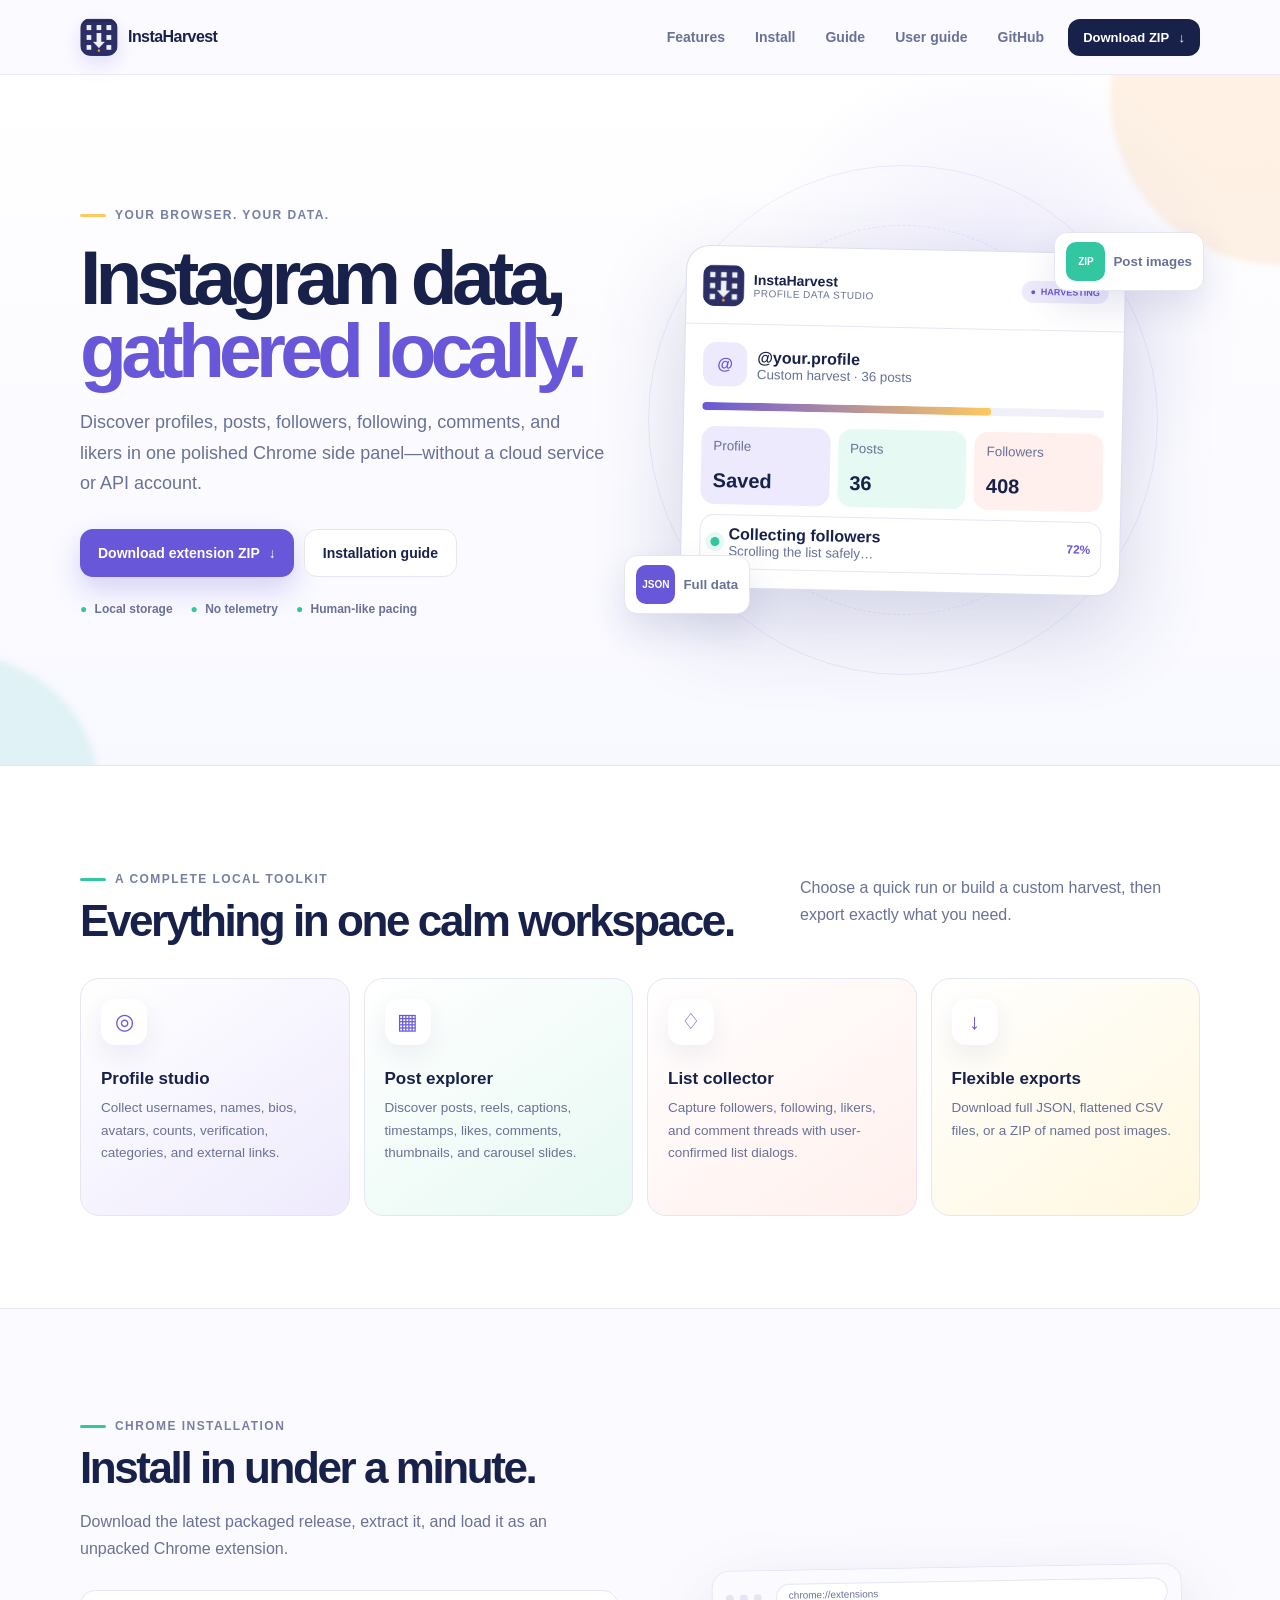
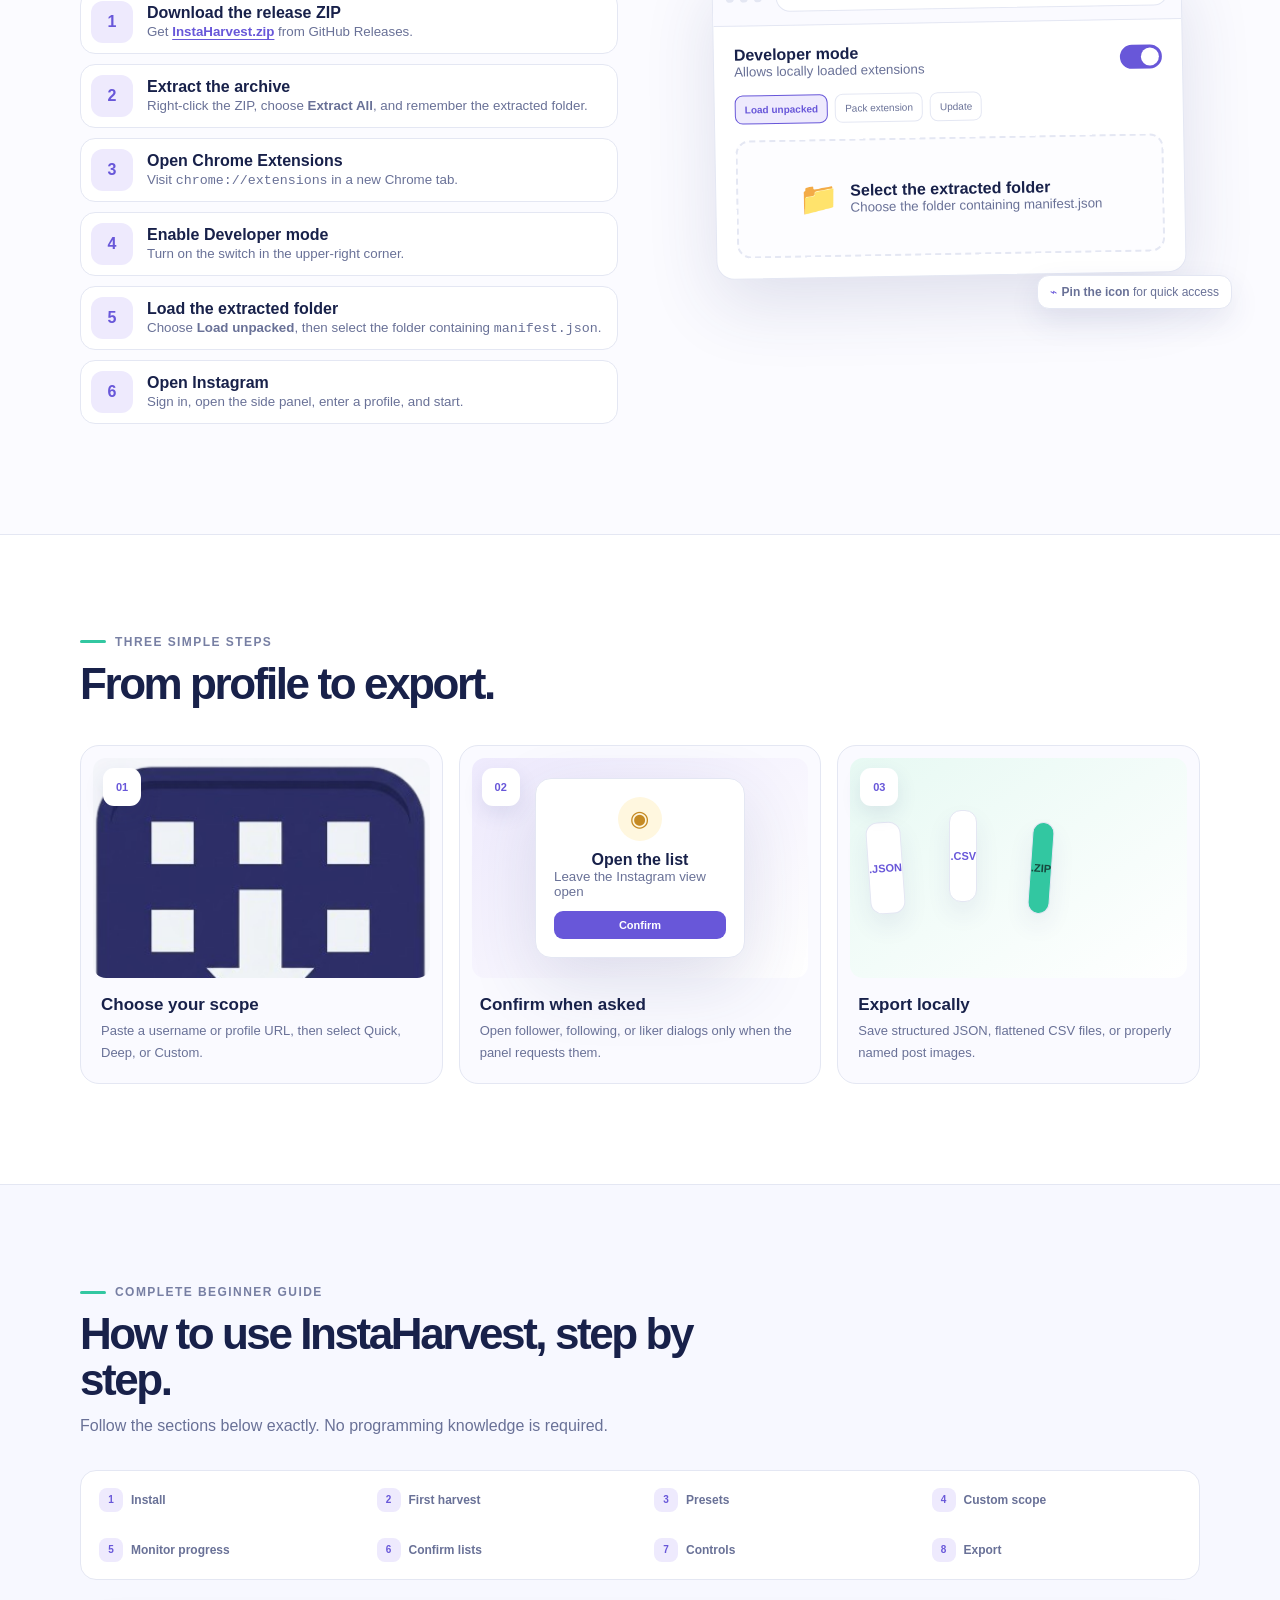
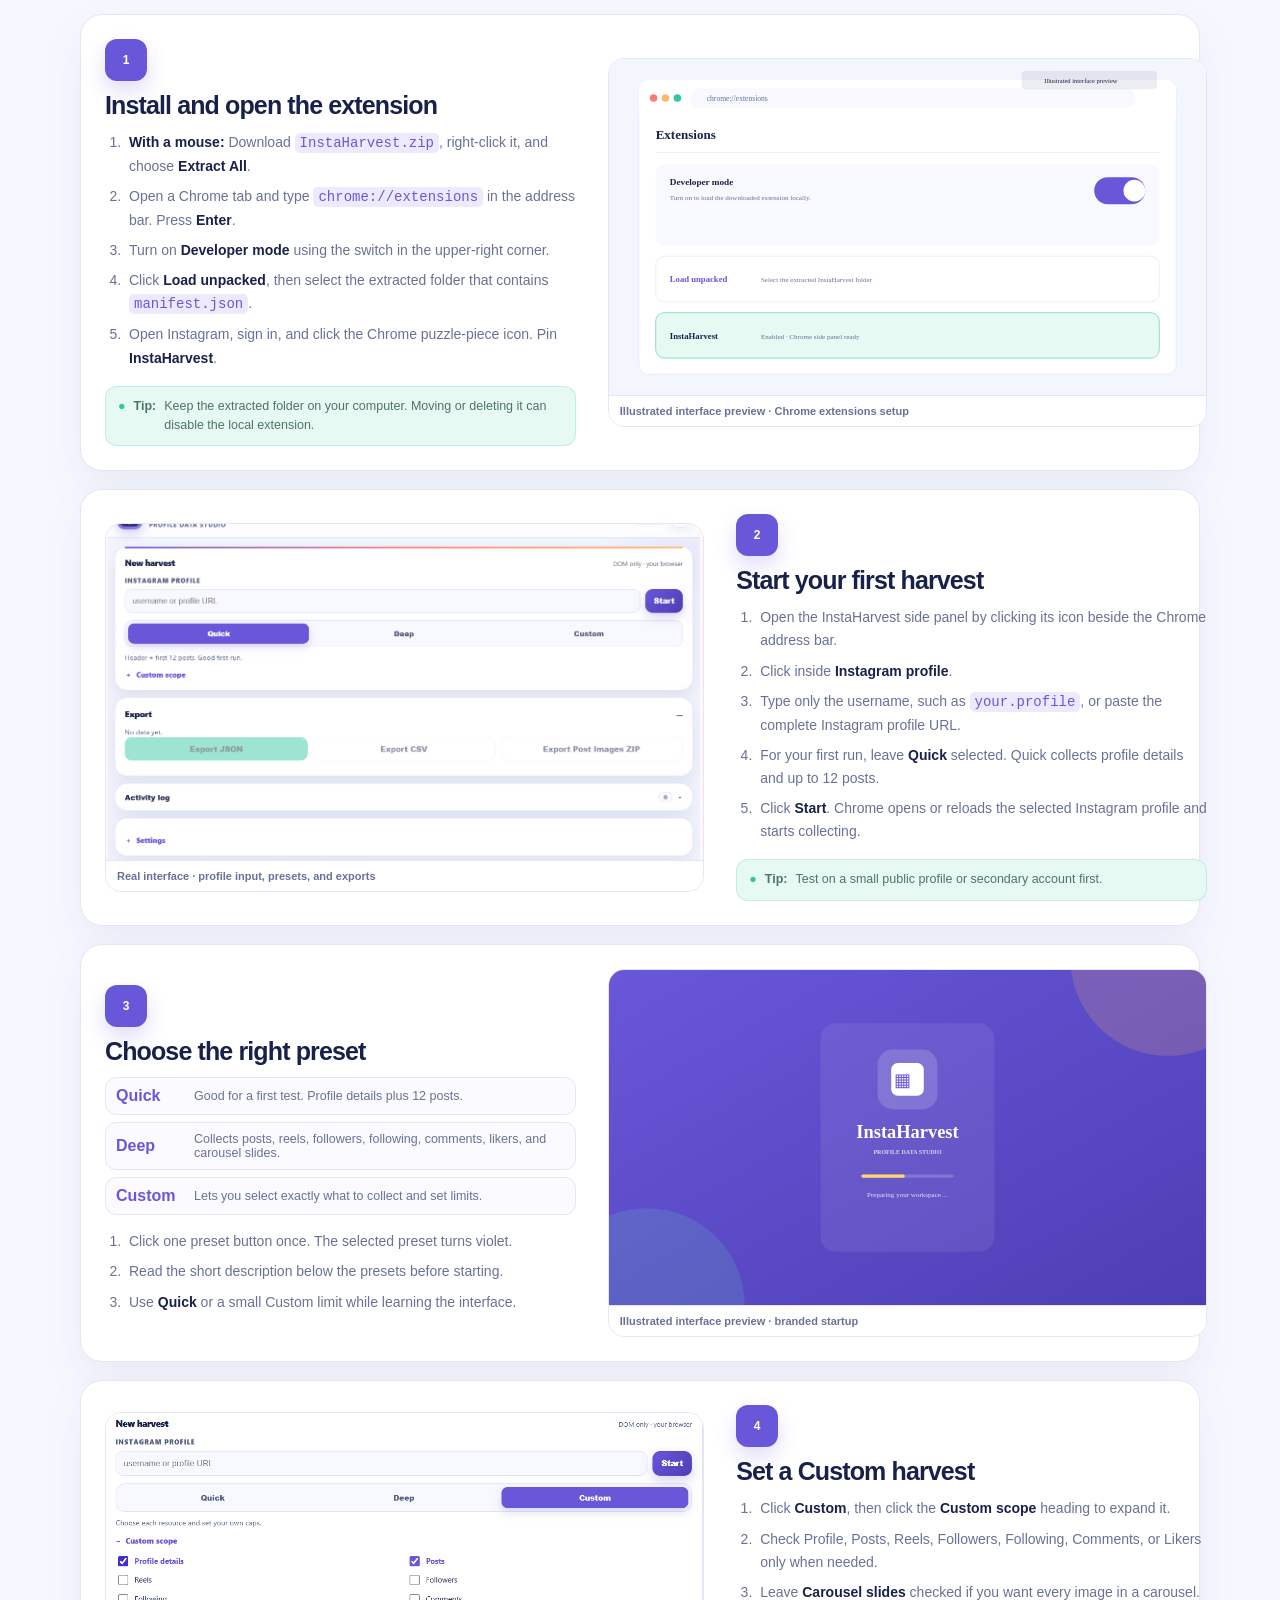
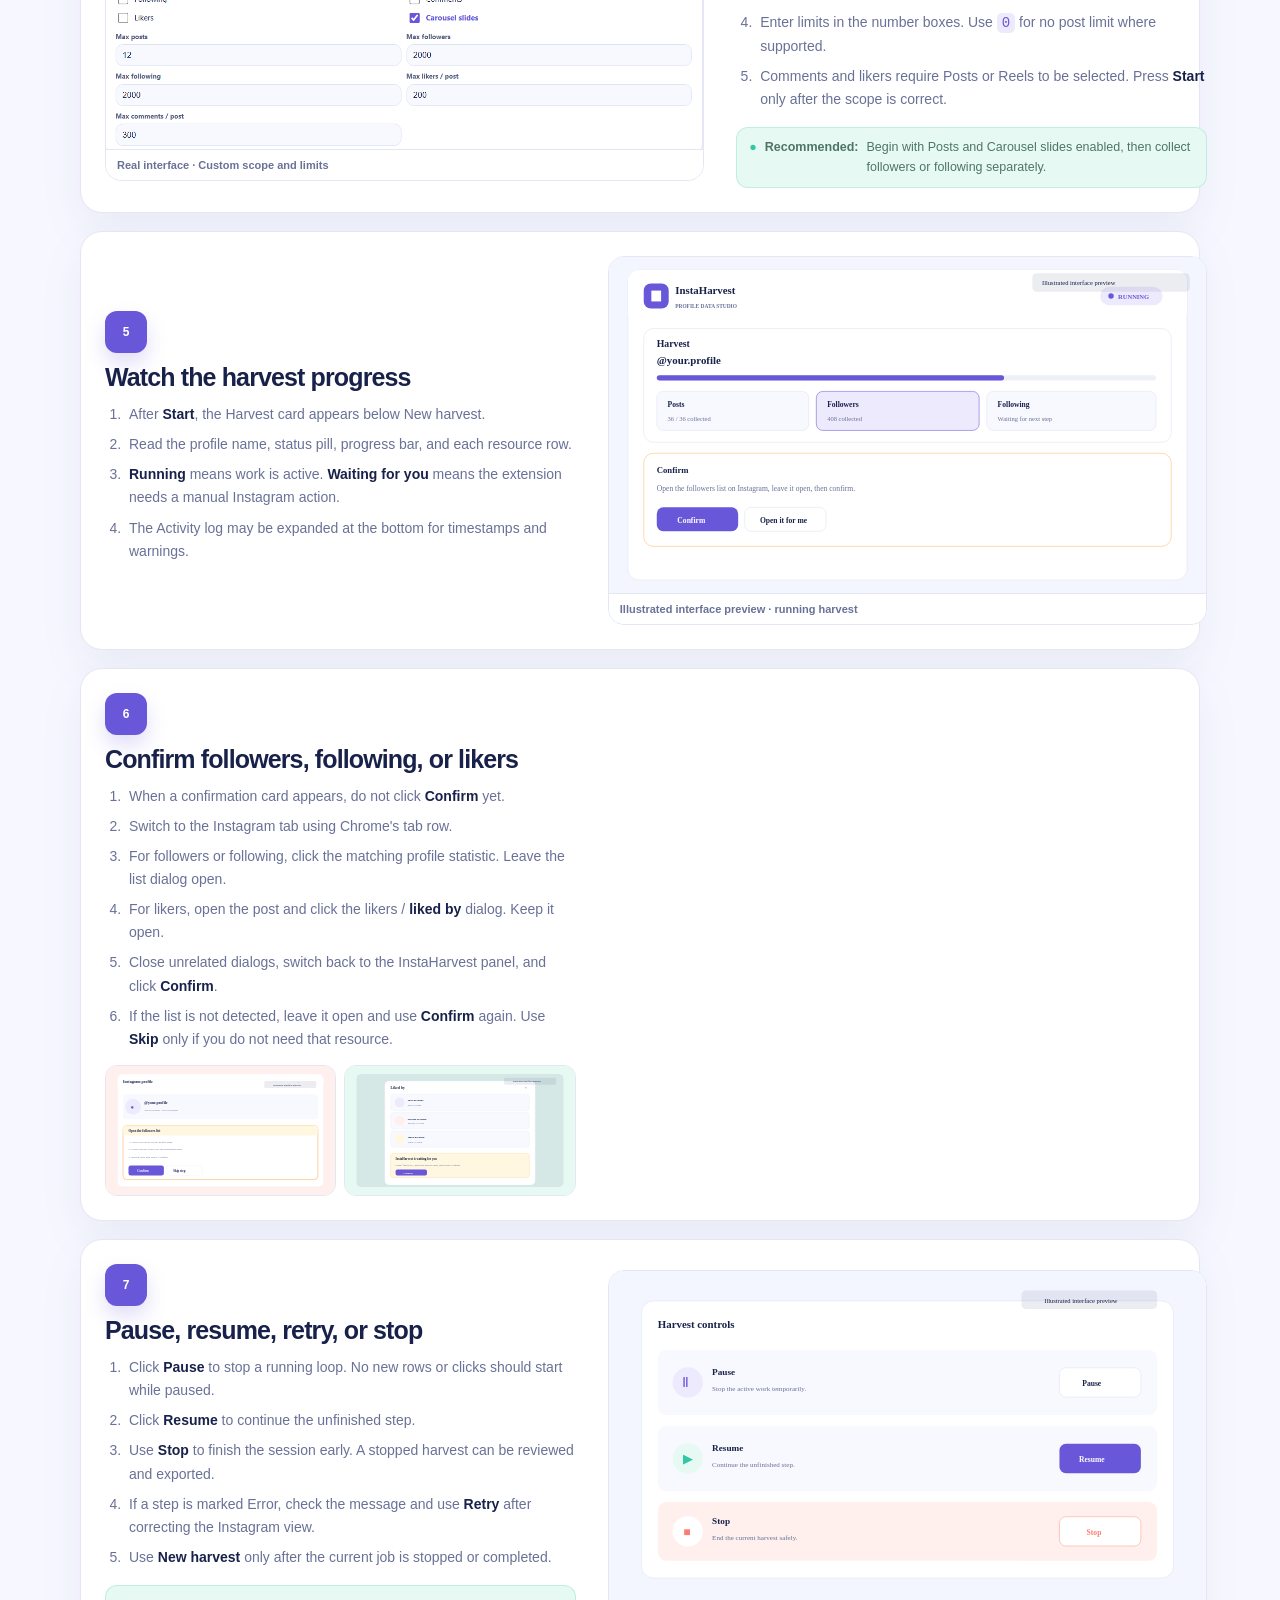
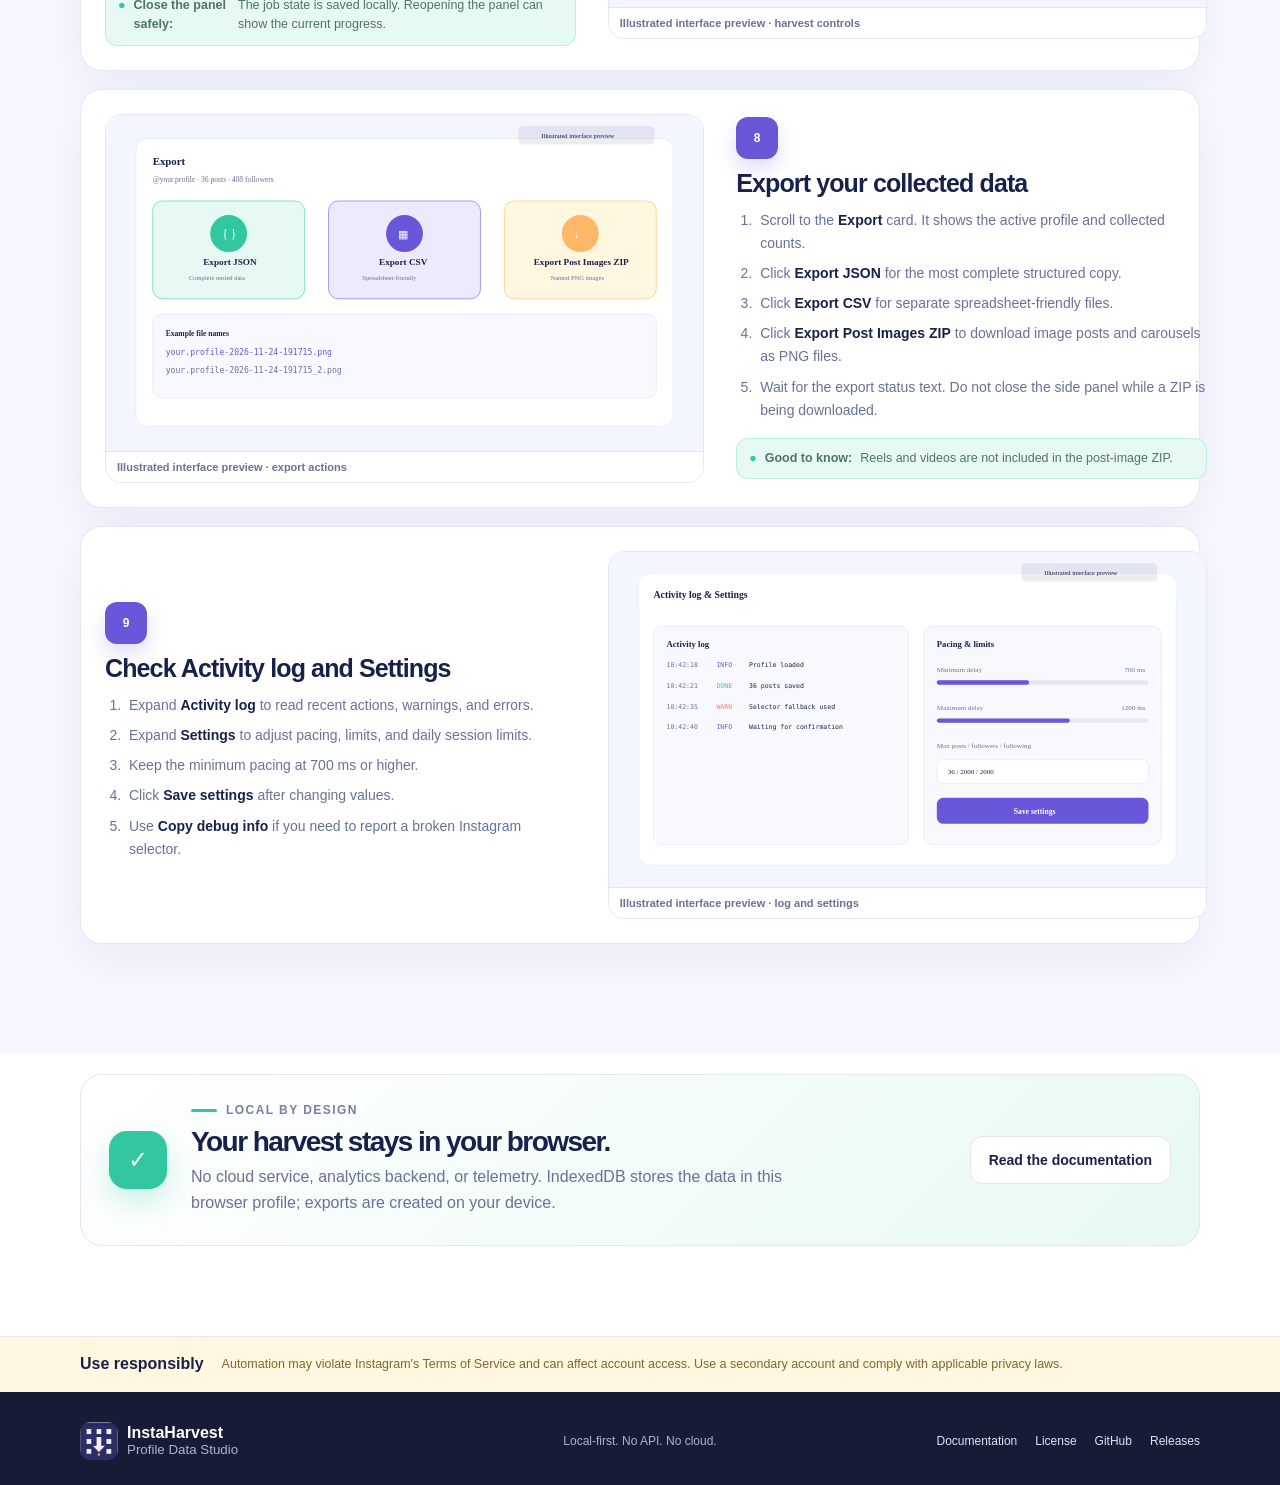
==== guide-page/index.html @ 63dc1a3f "feat: overhaul UI, exports, documentation, and guide page" ====
<!doctype html>
<html lang="en">
  <head>
    <meta charset="utf-8" />
    <meta name="viewport" content="width=device-width, initial-scale=1" />
    <meta name="theme-color" content="#6857d9" />
    <meta name="description" content="Install and use InstaHarvest, the local-first Chrome extension for organizing Instagram profile data, posts, followers, comments, likers, and exports." />
    <meta name="keywords" content="InstaHarvest, Instagram data extension, Instagram profile exporter, Chrome extension, Instagram posts, followers, following, likers, comments, local data" />
    <meta name="author" content="Anurag Panda" />
    <meta name="robots" content="index, follow" />
    <link rel="canonical" href="https://anurag-panda-dev.github.io/InstaHarvest/guide-page/" />

    <meta property="og:type" content="website" />
    <meta property="og:locale" content="en_US" />
    <meta property="og:site_name" content="InstaHarvest" />
    <meta property="og:title" content="InstaHarvest — Local-first Instagram profile data" />
    <meta property="og:description" content="Install the Chrome extension, collect Instagram profiles and posts locally, and export JSON, CSV, or named image ZIP files with this beginner-friendly guide." />
    <meta property="og:url" content="https://anurag-panda-dev.github.io/InstaHarvest/guide-page/" />
    <meta property="og:image" content="https://anurag-panda-dev.github.io/InstaHarvest/guide-page/images/og-image.png" />
    <meta property="og:image:secure_url" content="https://anurag-panda-dev.github.io/InstaHarvest/guide-page/images/og-image.png" />
    <meta property="og:image:type" content="image/png" />
    <meta property="og:image:width" content="1200" />
    <meta property="og:image:height" content="630" />
    <meta property="og:image:alt" content="InstaHarvest — profile data, exports, and Chrome installation guide" />

    <meta name="twitter:card" content="summary_large_image" />
    <meta name="twitter:title" content="InstaHarvest — Local-first Instagram profile data" />
    <meta name="twitter:description" content="A polished Chrome extension for local Instagram profile, post, follower, comment, liker, and media exports." />
    <meta name="twitter:image" content="https://anurag-panda-dev.github.io/InstaHarvest/guide-page/images/og-image.png" />
    <meta name="twitter:image:alt" content="InstaHarvest profile data studio" />

    <title>InstaHarvest — Installation and user guide</title>
    <script type="application/ld+json">
      {
        "@context": "https://schema.org",
        "@type": "SoftwareApplication",
        "name": "InstaHarvest",
        "applicationCategory": "BrowserApplication",
        "operatingSystem": "Chrome",
        "description": "A local-first Chrome extension for Instagram profile, post, follower, following, comment, liker, and image export workflows.",
        "softwareVersion": "1.0.0",
        "author": {
          "@type": "Person",
          "name": "Anurag Panda"
        },
        "offers": {
          "@type": "Offer",
          "price": "0",
          "priceCurrency": "USD"
        },
        "license": "https://github.com/anurag-panda-dev/InstaHarvest/blob/main/LICENSE",
        "codeRepository": "https://github.com/anurag-panda-dev/InstaHarvest"
      }
    </script>
    <link rel="icon" href="../icons/Icon-128.png" />
    <link rel="stylesheet" href="styles.css" />
  </head>
  <body>
    <header class="nav-shell">
      <nav class="nav container" aria-label="Main navigation">
        <a class="brand" href="#top" aria-label="InstaHarvest home">
          <img src="../icons/Icon-128.png" alt="" />
          <span>InstaHarvest</span>
        </a>
        <div class="nav-links">
          <a href="#features">Features</a>
          <a href="#install">Install</a>
          <a href="#guide">Guide</a>
          <a href="#detailed-guide">User guide</a>
          <a href="https://github.com/anurag-panda-dev/InstaHarvest" target="_blank" rel="noopener">GitHub</a>
        </div>
        <a class="nav-download" href="https://github.com/anurag-panda-dev/InstaHarvest/releases/latest/download/InstaHarvest.zip" download>Download ZIP <span>↓</span></a>
      </nav>
    </header>

    <main id="top">
      <section class="hero">
        <div class="hero-glow hero-glow-one"></div>
        <div class="hero-glow hero-glow-two"></div>
        <div class="container hero-grid">
          <div class="hero-copy">
            <div class="eyebrow"><span></span> Your browser. Your data.</div>
            <h1>Instagram data,<br /><em>gathered locally.</em></h1>
            <p class="hero-lead">
              Discover profiles, posts, followers, following, comments, and likers in one polished Chrome side panel—without a cloud service or API account.
            </p>
            <div class="hero-actions">
              <a class="button button-primary" href="https://github.com/anurag-panda-dev/InstaHarvest/releases/latest/download/InstaHarvest.zip" download>Download extension ZIP <span>↓</span></a>
              <a class="button button-ghost" href="#install">Installation guide</a>
            </div>
            <div class="trust-row" aria-label="Key benefits">
              <span><b>●</b> Local storage</span>
              <span><b>●</b> No telemetry</span>
              <span><b>●</b> Human-like pacing</span>
            </div>
          </div>

          <div class="hero-visual" aria-label="InstaHarvest extension preview">
            <div class="visual-orbit orbit-one"></div>
            <div class="visual-orbit orbit-two"></div>
            <div class="preview-window">
              <div class="preview-topbar">
                <div class="preview-brand">
                  <img src="../icons/Icon-48.png" alt="" />
                  <div><strong>InstaHarvest</strong><small>Profile Data Studio</small></div>
                </div>
                <span class="preview-status">Harvesting</span>
              </div>
              <div class="preview-body">
                <div class="preview-profile">
                  <div class="preview-avatar">@</div>
                  <div><strong>@your.profile</strong><small>Custom harvest · 36 posts</small></div>
                </div>
                <div class="preview-progress"><span></span></div>
                <div class="preview-cards">
                  <div class="preview-card preview-card-violet"><small>Profile</small><strong>Saved</strong></div>
                  <div class="preview-card preview-card-mint"><small>Posts</small><strong>36</strong></div>
                  <div class="preview-card preview-card-peach"><small>Followers</small><strong>408</strong></div>
                </div>
                <div class="preview-step">
                  <span class="preview-step-dot"></span>
                  <div><strong>Collecting followers</strong><small>Scrolling the list safely…</small></div>
                  <b>72%</b>
                </div>
              </div>
            </div>
            <div class="float-chip chip-one"><span>JSON</span><small>Full data</small></div>
            <div class="float-chip chip-two"><span>ZIP</span><small>Post images</small></div>
          </div>
        </div>
      </section>

      <section class="feature-strip" id="features">
        <div class="container">
          <div class="section-heading">
            <div>
              <div class="eyebrow eyebrow-dark"><span></span> A complete local toolkit</div>
              <h2>Everything in one calm workspace.</h2>
            </div>
            <p>Choose a quick run or build a custom harvest, then export exactly what you need.</p>
          </div>

          <div class="feature-grid">
            <article class="feature-card feature-purple">
              <div class="feature-icon">◎</div>
              <h3>Profile studio</h3>
              <p>Collect usernames, names, bios, avatars, counts, verification, categories, and external links.</p>
            </article>
            <article class="feature-card feature-mint">
              <div class="feature-icon">▦</div>
              <h3>Post explorer</h3>
              <p>Discover posts, reels, captions, timestamps, likes, comments, thumbnails, and carousel slides.</p>
            </article>
            <article class="feature-card feature-peach">
              <div class="feature-icon">♢</div>
              <h3>List collector</h3>
              <p>Capture followers, following, likers, and comment threads with user-confirmed list dialogs.</p>
            </article>
            <article class="feature-card feature-yellow">
              <div class="feature-icon">↓</div>
              <h3>Flexible exports</h3>
              <p>Download full JSON, flattened CSV files, or a ZIP of named post images.</p>
            </article>
          </div>
        </div>
      </section>

      <section class="install-section" id="install">
        <div class="container install-grid">
          <div class="install-copy">
            <div class="eyebrow eyebrow-dark"><span></span> Chrome installation</div>
            <h2>Install in under a minute.</h2>
            <p>Download the latest packaged release, extract it, and load it as an unpacked Chrome extension.</p>
            <ol class="install-steps">
              <li>
                <span>1</span>
                <div><strong>Download the release ZIP</strong><small>Get <a class="inline-link" href="https://github.com/anurag-panda-dev/InstaHarvest/releases/latest/download/InstaHarvest.zip" download>InstaHarvest.zip</a> from GitHub Releases.</small></div>
              </li>
              <li>
                <span>2</span>
                <div><strong>Extract the archive</strong><small>Right-click the ZIP, choose <b>Extract All</b>, and remember the extracted folder.</small></div>
              </li>
              <li>
                <span>3</span>
                <div><strong>Open Chrome Extensions</strong><small>Visit <code>chrome://extensions</code> in a new Chrome tab.</small></div>
              </li>
              <li>
                <span>4</span>
                <div><strong>Enable Developer mode</strong><small>Turn on the switch in the upper-right corner.</small></div>
              </li>
              <li>
                <span>5</span>
                <div><strong>Load the extracted folder</strong><small>Choose <b>Load unpacked</b>, then select the folder containing <code>manifest.json</code>.</small></div>
              </li>
              <li>
                <span>6</span>
                <div><strong>Open Instagram</strong><small>Sign in, open the side panel, enter a profile, and start.</small></div>
              </li>
            </ol>
          </div>

          <div class="install-visual">
            <div class="chrome-card">
              <div class="chrome-card-top">
                <span class="chrome-dot"></span><span class="chrome-dot"></span><span class="chrome-dot"></span>
                <div class="chrome-address">chrome://extensions</div>
              </div>
              <div class="chrome-card-body">
                <div class="chrome-row">
                  <div><b>Developer mode</b><small>Allows locally loaded extensions</small></div>
                  <div class="toggle-on"><span></span></div>
                </div>
                <div class="chrome-actions">
                  <div class="chrome-action chrome-action-primary">Load unpacked</div>
                  <div class="chrome-action">Pack extension</div>
                  <div class="chrome-action">Update</div>
                </div>
                <div class="folder-drop">
                  <span>📁</span>
                  <div><strong>Select the extracted folder</strong><small>Choose the folder containing manifest.json</small></div>
                </div>
              </div>
            </div>
            <div class="pin-note"><span>⌁</span><b>Pin the icon</b> for quick access</div>
          </div>
        </div>
      </section>

      <section class="guide-section" id="guide">
        <div class="container">
          <div class="guide-heading">
            <div>
              <div class="eyebrow eyebrow-dark"><span></span> Three simple steps</div>
              <h2>From profile to export.</h2>
            </div>
          </div>
          <div class="guide-grid">
            <article>
              <div class="guide-number">01</div>
              <img src="../InstaHarvest.png" alt="InstaHarvest side panel overview" />
              <h3>Choose your scope</h3>
              <p>Paste a username or profile URL, then select Quick, Deep, or Custom.</p>
            </article>
            <article>
              <div class="guide-number">02</div>
              <div class="guide-demo">
                <div class="demo-modal">
                  <span class="demo-icon">◉</span>
                  <strong>Open the list</strong>
                  <small>Leave the Instagram view open</small>
                  <b>Confirm</b>
                </div>
              </div>
              <h3>Confirm when asked</h3>
              <p>Open follower, following, or liker dialogs only when the panel requests them.</p>
            </article>
            <article>
              <div class="guide-number">03</div>
              <div class="guide-demo export-demo">
                <div class="export-file">.JSON</div>
                <div class="export-file">.CSV</div>
                <div class="export-file export-file-zip">.ZIP</div>
              </div>
              <h3>Export locally</h3>
              <p>Save structured JSON, flattened CSV files, or properly named post images.</p>
            </article>
          </div>
        </div>
      </section>

      <section class="detailed-guide" id="detailed-guide">
        <div class="container">
          <div class="detailed-heading">
            <div class="eyebrow eyebrow-dark"><span></span> Complete beginner guide</div>
            <h2>How to use InstaHarvest, step by step.</h2>
            <p>Follow the sections below exactly. No programming knowledge is required.</p>
          </div>

          <div class="guide-toc" aria-label="Guide contents">
            <a href="#guide-install"><span>1</span> Install</a>
            <a href="#guide-first-harvest"><span>2</span> First harvest</a>
            <a href="#guide-presets"><span>3</span> Presets</a>
            <a href="#guide-custom"><span>4</span> Custom scope</a>
            <a href="#guide-progress"><span>5</span> Monitor progress</a>
            <a href="#guide-confirm"><span>6</span> Confirm lists</a>
            <a href="#guide-controls"><span>7</span> Controls</a>
            <a href="#guide-export"><span>8</span> Export</a>
          </div>

          <article class="walkthrough-card" id="guide-install">
            <div class="walkthrough-copy">
              <div class="walkthrough-number">1</div>
              <h3>Install and open the extension</h3>
              <ol class="mouse-steps">
                <li><b>With a mouse:</b> Download <code>InstaHarvest.zip</code>, right-click it, and choose <b>Extract All</b>.</li>
                <li>Open a Chrome tab and type <code>chrome://extensions</code> in the address bar. Press <b>Enter</b>.</li>
                <li>Turn on <b>Developer mode</b> using the switch in the upper-right corner.</li>
                <li>Click <b>Load unpacked</b>, then select the extracted folder that contains <code>manifest.json</code>.</li>
                <li>Open Instagram, sign in, and click the Chrome puzzle-piece icon. Pin <b>InstaHarvest</b>.</li>
              </ol>
              <div class="mouse-tip"><span>●</span><b>Tip:</b> Keep the extracted folder on your computer. Moving or deleting it can disable the local extension.</div>
            </div>
            <figure class="walkthrough-figure">
              <img src="images/chrome-setup.svg" alt="Chrome extensions developer mode and Load unpacked interface preview" />
              <figcaption>Illustrated interface preview · Chrome extensions setup</figcaption>
            </figure>
          </article>

          <article class="walkthrough-card walkthrough-reverse" id="guide-first-harvest">
            <div class="walkthrough-copy">
              <div class="walkthrough-number">2</div>
              <h3>Start your first harvest</h3>
              <ol class="mouse-steps">
                <li>Open the InstaHarvest side panel by clicking its icon beside the Chrome address bar.</li>
                <li>Click inside <b>Instagram profile</b>.</li>
                <li>Type only the username, such as <code>your.profile</code>, or paste the complete Instagram profile URL.</li>
                <li>For your first run, leave <b>Quick</b> selected. Quick collects profile details and up to 12 posts.</li>
                <li>Click <b>Start</b>. Chrome opens or reloads the selected Instagram profile and starts collecting.</li>
              </ol>
              <div class="mouse-tip"><span>●</span><b>Tip:</b> Test on a small public profile or secondary account first.</div>
            </div>
            <figure class="walkthrough-figure">
              <img src="images/main-panel.png" alt="InstaHarvest main panel with profile input and preset choices" />
              <figcaption>Real interface · profile input, presets, and exports</figcaption>
            </figure>
          </article>

          <article class="walkthrough-card" id="guide-presets">
            <div class="walkthrough-copy">
              <div class="walkthrough-number">3</div>
              <h3>Choose the right preset</h3>
              <div class="preset-guide">
                <div><b>Quick</b><span>Good for a first test. Profile details plus 12 posts.</span></div>
                <div><b>Deep</b><span>Collects posts, reels, followers, following, comments, likers, and carousel slides.</span></div>
                <div><b>Custom</b><span>Lets you select exactly what to collect and set limits.</span></div>
              </div>
              <ol class="mouse-steps">
                <li>Click one preset button once. The selected preset turns violet.</li>
                <li>Read the short description below the presets before starting.</li>
                <li>Use <b>Quick</b> or a small Custom limit while learning the interface.</li>
              </ol>
            </div>
            <figure class="walkthrough-figure">
              <img src="images/splash-screen.svg" alt="InstaHarvest splash screen interface preview" />
              <figcaption>Illustrated interface preview · branded startup</figcaption>
            </figure>
          </article>

          <article class="walkthrough-card walkthrough-reverse" id="guide-custom">
            <div class="walkthrough-copy">
              <div class="walkthrough-number">4</div>
              <h3>Set a Custom harvest</h3>
              <ol class="mouse-steps">
                <li>Click <b>Custom</b>, then click the <b>Custom scope</b> heading to expand it.</li>
                <li>Check Profile, Posts, Reels, Followers, Following, Comments, or Likers only when needed.</li>
                <li>Leave <b>Carousel slides</b> checked if you want every image in a carousel.</li>
                <li>Enter limits in the number boxes. Use <code>0</code> for no post limit where supported.</li>
                <li>Comments and likers require Posts or Reels to be selected. Press <b>Start</b> only after the scope is correct.</li>
              </ol>
              <div class="mouse-tip"><span>●</span><b>Recommended:</b> Begin with Posts and Carousel slides enabled, then collect followers or following separately.</div>
            </div>
            <figure class="walkthrough-figure">
              <img src="images/custom-scope.png" alt="InstaHarvest custom resource scope with limits" />
              <figcaption>Real interface · Custom scope and limits</figcaption>
            </figure>
          </article>

          <article class="walkthrough-card" id="guide-progress">
            <div class="walkthrough-copy">
              <div class="walkthrough-number">5</div>
              <h3>Watch the harvest progress</h3>
              <ol class="mouse-steps">
                <li>After <b>Start</b>, the Harvest card appears below New harvest.</li>
                <li>Read the profile name, status pill, progress bar, and each resource row.</li>
                <li><b>Running</b> means work is active. <b>Waiting for you</b> means the extension needs a manual Instagram action.</li>
                <li>The Activity log may be expanded at the bottom for timestamps and warnings.</li>
              </ol>
            </div>
            <figure class="walkthrough-figure">
              <img src="images/harvest-progress.svg" alt="Illustrated harvest progress and confirmation interface" />
              <figcaption>Illustrated interface preview · running harvest</figcaption>
            </figure>
          </article>

          <article class="walkthrough-card" id="guide-confirm">
            <div class="walkthrough-copy">
              <div class="walkthrough-number">6</div>
              <h3>Confirm followers, following, or likers</h3>
              <ol class="mouse-steps">
                <li>When a confirmation card appears, do not click <b>Confirm</b> yet.</li>
                <li>Switch to the Instagram tab using Chrome's tab row.</li>
                <li>For followers or following, click the matching profile statistic. Leave the list dialog open.</li>
                <li>For likers, open the post and click the likers / <b>liked by</b> dialog. Keep it open.</li>
                <li>Close unrelated dialogs, switch back to the InstaHarvest panel, and click <b>Confirm</b>.</li>
                <li>If the list is not detected, leave it open and use <b>Confirm</b> again. Use <b>Skip</b> only if you do not need that resource.</li>
              </ol>
              <div class="confirmation-previews">
                <img src="images/follower-confirm.svg" alt="Follower confirmation illustration" />
                <img src="images/liker-confirm.svg" alt="Liker confirmation illustration" />
              </div>
            </div>
          </article>

          <article class="walkthrough-card" id="guide-controls">
            <div class="walkthrough-copy">
              <div class="walkthrough-number">7</div>
              <h3>Pause, resume, retry, or stop</h3>
              <ol class="mouse-steps">
                <li>Click <b>Pause</b> to stop a running loop. No new rows or clicks should start while paused.</li>
                <li>Click <b>Resume</b> to continue the unfinished step.</li>
                <li>Use <b>Stop</b> to finish the session early. A stopped harvest can be reviewed and exported.</li>
                <li>If a step is marked Error, check the message and use <b>Retry</b> after correcting the Instagram view.</li>
                <li>Use <b>New harvest</b> only after the current job is stopped or completed.</li>
              </ol>
              <div class="mouse-tip"><span>●</span><b>Close the panel safely:</b> The job state is saved locally. Reopening the panel can show the current progress.</div>
            </div>
            <figure class="walkthrough-figure">
              <img src="images/harvest-controls.svg" alt="Pause resume and stop controls illustration" />
              <figcaption>Illustrated interface preview · harvest controls</figcaption>
            </figure>
          </article>

          <article class="walkthrough-card walkthrough-reverse" id="guide-export">
            <div class="walkthrough-copy">
              <div class="walkthrough-number">8</div>
              <h3>Export your collected data</h3>
              <ol class="mouse-steps">
                <li>Scroll to the <b>Export</b> card. It shows the active profile and collected counts.</li>
                <li>Click <b>Export JSON</b> for the most complete structured copy.</li>
                <li>Click <b>Export CSV</b> for separate spreadsheet-friendly files.</li>
                <li>Click <b>Export Post Images ZIP</b> to download image posts and carousels as PNG files.</li>
                <li>Wait for the export status text. Do not close the side panel while a ZIP is being downloaded.</li>
              </ol>
              <div class="mouse-tip"><span>●</span><b>Good to know:</b> Reels and videos are not included in the post-image ZIP.</div>
            </div>
            <figure class="walkthrough-figure">
              <img src="images/exports.svg" alt="JSON CSV and Post Images ZIP export illustration" />
              <figcaption>Illustrated interface preview · export actions</figcaption>
            </figure>
          </article>

          <article class="walkthrough-card" id="guide-settings">
            <div class="walkthrough-copy">
              <div class="walkthrough-number">9</div>
              <h3>Check Activity log and Settings</h3>
              <ol class="mouse-steps">
                <li>Expand <b>Activity log</b> to read recent actions, warnings, and errors.</li>
                <li>Expand <b>Settings</b> to adjust pacing, limits, and daily session limits.</li>
                <li>Keep the minimum pacing at 700 ms or higher.</li>
                <li>Click <b>Save settings</b> after changing values.</li>
                <li>Use <b>Copy debug info</b> if you need to report a broken Instagram selector.</li>
              </ol>
            </div>
            <figure class="walkthrough-figure">
              <img src="images/activity-settings.svg" alt="Activity log and pacing settings illustration" />
              <figcaption>Illustrated interface preview · log and settings</figcaption>
            </figure>
          </article>
        </div>
      </section>

      <section class="privacy-section">
        <div class="container privacy-card">
          <div class="privacy-mark">✓</div>
          <div>
            <div class="eyebrow eyebrow-dark"><span></span> Local by design</div>
            <h2>Your harvest stays in your browser.</h2>
            <p>No cloud service, analytics backend, or telemetry. IndexedDB stores the data in this browser profile; exports are created on your device.</p>
          </div>
          <a class="button button-ghost" href="../README.md">Read the documentation</a>
        </div>
      </section>

      <section class="safety-section">
        <div class="container safety-card">
          <strong>Use responsibly</strong>
          <p>Automation may violate Instagram's Terms of Service and can affect account access. Use a secondary account and comply with applicable privacy laws.</p>
        </div>
      </section>
    </main>

    <footer class="footer">
      <div class="container footer-grid">
        <div class="footer-brand">
          <img src="../icons/Icon-128.png" alt="" />
          <div><strong>InstaHarvest</strong><small>Profile Data Studio</small></div>
        </div>
        <p>Local-first. No API. No cloud.</p>
        <div class="footer-links">
          <a href="../README.md">Documentation</a>
          <a href="../LICENSE">License</a>
          <a href="https://github.com/anurag-panda-dev/InstaHarvest" target="_blank" rel="noopener">GitHub</a>
          <a href="https://github.com/anurag-panda-dev/InstaHarvest/releases" target="_blank" rel="noopener">Releases</a>
        </div>
      </div>
    </footer>

    <script src="script.js"></script>
  </body>
</html>
---- guide-page/styles.css ----
:root {
  --ink: #18214a;
  --muted: #697197;
  --canvas: #fbfbff;
  --violet: #6857d9;
  --violet-dark: #4e3eb4;
  --violet-soft: #eeeafd;
  --mint: #32c7a1;
  --mint-soft: #e7f9f3;
  --peach: #ff9d90;
  --peach-soft: #fff0ed;
  --yellow: #ffc95e;
  --yellow-soft: #fff7df;
  --line: #e4e7f3;
  --shadow: 0 24px 70px rgba(48, 57, 123, 0.14);
}

* { box-sizing: border-box; }
html { scroll-behavior: smooth; }
body {
  margin: 0;
  background: var(--canvas);
  color: var(--ink);
  font-family: Inter, -apple-system, BlinkMacSystemFont, "Segoe UI", sans-serif;
  -webkit-font-smoothing: antialiased;
}
img { max-width: 100%; display: block; }
a { color: inherit; text-decoration: none; }
code { font-family: ui-monospace, SFMono-Regular, Menlo, monospace; }
.container { width: min(1120px, calc(100% - 40px)); margin: 0 auto; }

.nav-shell {
  position: sticky;
  top: 0;
  z-index: 50;
  border-bottom: 1px solid rgba(228, 231, 243, 0.82);
  background: rgba(251, 251, 255, 0.88);
  backdrop-filter: blur(16px);
}
.nav { height: 74px; display: flex; align-items: center; justify-content: space-between; gap: 24px; }
.brand { display: flex; align-items: center; gap: 10px; font-weight: 900; letter-spacing: -0.035em; }
.brand img { width: 38px; height: 38px; border-radius: 11px; box-shadow: 0 8px 20px rgba(104,87,217,.18); }
.nav-links { display: flex; gap: 30px; margin-left: auto; color: var(--muted); font-size: 14px; font-weight: 700; }
.nav-links a:hover { color: var(--violet); }
.nav-download { border-radius: 12px; background: var(--ink); color: #fff; padding: 11px 15px; font-size: 13px; font-weight: 800; }
.nav-download span { margin-left: 6px; }
.inline-link { color: var(--violet); font-weight: 850; text-decoration: underline; text-underline-offset: 3px; }

.hero {
  position: relative;
  min-height: 690px;
  overflow: hidden;
  background:
    radial-gradient(circle at 78% 32%, rgba(104,87,217,.10), transparent 250px),
    linear-gradient(180deg, #fff 0%, #f8f8ff 100%);
}
.hero-grid { min-height: 690px; display: grid; grid-template-columns: 47% 53%; align-items: center; }
.hero-copy { position: relative; z-index: 3; padding: 56px 0 72px; }
.eyebrow { display: flex; align-items: center; gap: 9px; color: #777fa3; font-size: 12px; font-weight: 900; text-transform: uppercase; letter-spacing: .12em; }
.eyebrow span { width: 26px; height: 3px; border-radius: 99px; background: var(--yellow); }
.eyebrow-dark span { background: var(--mint); }
.hero h1 { margin: 19px 0 20px; font-size: clamp(52px, 6vw, 78px); line-height: .95; letter-spacing: -.075em; }
.hero h1 em { color: var(--violet); font-style: normal; }
.hero-lead { max-width: 540px; margin: 0; color: var(--muted); font-size: 18px; line-height: 1.7; }
.hero-actions { display: flex; gap: 10px; margin-top: 30px; }
.button { display: inline-flex; align-items: center; justify-content: center; gap: 9px; min-height: 48px; border-radius: 13px; padding: 0 18px; font-size: 14px; font-weight: 850; }
.button-primary { background: var(--violet); color: #fff; box-shadow: 0 12px 28px rgba(104,87,217,.25); }
.button-primary:hover { background: var(--violet-dark); transform: translateY(-2px); }
.button-ghost { border: 1px solid var(--line); background: #fff; color: var(--ink); }
.button-ghost:hover { border-color: var(--violet); color: var(--violet); }
.trust-row { display: flex; flex-wrap: wrap; gap: 18px; margin-top: 25px; color: var(--muted); font-size: 12px; font-weight: 700; }
.trust-row b { color: var(--mint); margin-right: 4px; }

.hero-glow { position: absolute; border-radius: 50%; filter: blur(3px); }
.hero-glow-one { width: 340px; height: 340px; right: -170px; top: -150px; background: rgba(255,183,104,.18); }
.hero-glow-two { width: 280px; height: 280px; left: -180px; bottom: -170px; background: rgba(50,199,161,.12); }

.hero-visual { position: relative; height: 520px; display: grid; place-items: center; }
.preview-window {
  position: relative;
  z-index: 3;
  width: 440px;
  border: 1px solid rgba(220,222,239,.95);
  border-radius: 24px;
  background: #fff;
  box-shadow: 0 32px 90px rgba(48,57,123,.20);
  transform: rotate(1.2deg);
  overflow: hidden;
}
.preview-topbar { height: 78px; display: flex; align-items: center; justify-content: space-between; border-bottom: 1px solid var(--line); padding: 12px 16px; }
.preview-brand { display: flex; align-items: center; gap: 9px; }
.preview-brand img { width: 42px; height: 42px; border-radius: 12px; }
.preview-brand div { display: flex; flex-direction: column; }
.preview-brand strong { font-size: 14px; }
.preview-brand small { color: var(--muted); font-size: 10px; text-transform: uppercase; letter-spacing: .05em; }
.preview-status { border-radius: 99px; background: var(--violet-soft); color: var(--violet); padding: 6px 9px; font-size: 9px; font-weight: 900; text-transform: uppercase; }
.preview-status::before { content: "●"; margin-right: 5px; animation: blink 1.2s infinite; }
.preview-body { padding: 18px; }
.preview-profile { display: flex; align-items: center; gap: 10px; }
.preview-profile div:last-child { display: flex; flex-direction: column; }
.preview-profile small { color: var(--muted); }
.preview-avatar { width: 44px; height: 44px; display: grid; place-items: center; border-radius: 13px; background: var(--violet-soft); color: var(--violet); font-weight: 900; }
.preview-progress { height: 8px; margin: 16px 0; overflow: hidden; border-radius: 99px; background: #f0f1f8; }
.preview-progress span { display: block; width: 72%; height: 100%; border-radius: inherit; background: linear-gradient(90deg,var(--violet),var(--yellow)); }
.preview-cards { display: grid; grid-template-columns: repeat(3, 1fr); gap: 8px; }
.preview-card { min-height: 78px; display: flex; flex-direction: column; justify-content: space-between; border-radius: 14px; padding: 12px; }
.preview-card small { color: var(--muted); }
.preview-card strong { font-size: 20px; }
.preview-card-violet { background: var(--violet-soft); }
.preview-card-mint { background: var(--mint-soft); }
.preview-card-peach { background: var(--peach-soft); }
.preview-step { display: grid; grid-template-columns: auto 1fr auto; align-items: center; gap: 9px; margin-top: 10px; border: 1px solid var(--line); border-radius: 14px; padding: 10px; }
.preview-step-dot { width: 9px; height: 9px; border-radius: 50%; background: var(--mint); box-shadow: 0 0 0 5px var(--mint-soft); }
.preview-step div { display: flex; flex-direction: column; }
.preview-step small { color: var(--muted); }
.preview-step b { color: var(--violet); font-size: 12px; }
.float-chip { position: absolute; z-index: 5; display: flex; align-items: center; gap: 8px; border: 1px solid var(--line); border-radius: 13px; background: #fff; padding: 9px 11px; box-shadow: 0 16px 35px rgba(48,57,123,.12); }
.float-chip span { width: 39px; height: 39px; display: grid; place-items: center; border-radius: 10px; color: #fff; font-size: 10px; font-weight: 900; }
.float-chip small { color: var(--muted); font-weight: 700; }
.chip-one { left: 18px; bottom: 66px; }
.chip-one span { background: var(--violet); }
.chip-two { right: -4px; top: 72px; }
.chip-two span { background: var(--mint); }
.visual-orbit { position: absolute; border: 1px solid rgba(104,87,217,.10); border-radius: 50%; }
.orbit-one { width: 510px; height: 510px; }
.orbit-two { width: 390px; height: 390px; border-style: dashed; }
@keyframes blink { 50% { opacity: .35; } }

.feature-strip { border-top: 1px solid var(--line); border-bottom: 1px solid var(--line); background: #fff; padding: 92px 0; }
.section-heading { display: flex; align-items: end; justify-content: space-between; gap: 40px; margin-bottom: 34px; }
.section-heading h2, .install-copy h2, .guide-heading h2, .privacy-card h2 { margin: 12px 0 0; font-size: 44px; line-height: 1.05; letter-spacing: -.055em; }
.section-heading > p { max-width: 400px; color: var(--muted); line-height: 1.7; }
.feature-grid { display: grid; grid-template-columns: repeat(4, 1fr); gap: 14px; }
.feature-card { min-height: 238px; border: 1px solid var(--line); border-radius: 19px; padding: 20px; transition: transform .2s ease, box-shadow .2s ease; }
.feature-card:hover { transform: translateY(-5px); box-shadow: var(--shadow); }
.feature-purple { background: linear-gradient(145deg,#fff,var(--violet-soft)); }
.feature-mint { background: linear-gradient(145deg,#fff,var(--mint-soft)); }
.feature-peach { background: linear-gradient(145deg,#fff,var(--peach-soft)); }
.feature-yellow { background: linear-gradient(145deg,#fff,var(--yellow-soft)); }
.feature-icon { width: 46px; height: 46px; display: grid; place-items: center; border-radius: 14px; background: #fff; color: var(--violet); box-shadow: 0 10px 24px rgba(48,57,123,.08); font-size: 22px; }
.feature-card h3 { margin: 24px 0 8px; font-size: 17px; }
.feature-card p { margin: 0; color: var(--muted); font-size: 13.5px; line-height: 1.65; }

.install-section { padding: 110px 0; background: var(--canvas); }
.install-grid { display: grid; grid-template-columns: 48% 52%; align-items: center; gap: 40px; }
.install-copy > p { max-width: 480px; color: var(--muted); line-height: 1.7; }
.install-steps { list-style: none; margin: 28px 0 0; padding: 0; display: flex; flex-direction: column; gap: 10px; }
.install-steps li { display: grid; grid-template-columns: 44px 1fr; align-items: center; gap: 12px; border: 1px solid var(--line); border-radius: 15px; background: #fff; padding: 10px; }
.install-steps li > span { width: 42px; height: 42px; display: grid; place-items: center; border-radius: 12px; background: var(--violet-soft); color: var(--violet); font-weight: 900; }
.install-steps li div { display: flex; flex-direction: column; }
.install-steps small { color: var(--muted); margin-top: 2px; }
.install-visual { position: relative; min-height: 430px; display: grid; place-items: center; }
.chrome-card { width: 470px; border: 1px solid var(--line); border-radius: 18px; background: #fff; box-shadow: var(--shadow); transform: rotate(-1deg); overflow: hidden; }
.chrome-card-top { height: 55px; display: flex; align-items: center; gap: 6px; border-bottom: 1px solid var(--line); padding: 0 13px; background: #fafaff; }
.chrome-dot { width: 8px; height: 8px; border-radius: 50%; background: var(--line); }
.chrome-address { height: 28px; flex: 1; margin-left: 8px; border: 1px solid var(--line); border-radius: 99px; background: #fff; color: var(--muted); padding: 5px 12px; font-size: 10px; }
.chrome-card-body { padding: 20px; }
.chrome-row { display: flex; align-items: center; justify-content: space-between; padding-bottom: 16px; }
.chrome-row div:first-child { display: flex; flex-direction: column; }
.chrome-row small { color: var(--muted); }
.toggle-on { width: 42px; height: 24px; border-radius: 99px; background: var(--violet); padding: 3px; }
.toggle-on span { width: 18px; height: 18px; display: block; margin-left: 18px; border-radius: 50%; background: #fff; }
.chrome-actions { display: flex; gap: 7px; }
.chrome-action { border: 1px solid var(--line); border-radius: 8px; padding: 8px 9px; color: var(--muted); font-size: 10px; }
.chrome-action-primary { border-color: var(--violet); background: var(--violet-soft); color: var(--violet); font-weight: 800; }
.folder-drop { min-height: 118px; display: flex; align-items: center; justify-content: center; gap: 12px; margin-top: 16px; border: 2px dashed var(--line); border-radius: 14px; background: #fdfdff; }
.folder-drop > span { font-size: 32px; }
.folder-drop div { display: flex; flex-direction: column; }
.folder-drop small { color: var(--muted); }
.pin-note { position: absolute; right: 8px; bottom: 28px; border: 1px solid var(--line); border-radius: 12px; background: #fff; padding: 9px 12px; color: var(--muted); box-shadow: 0 12px 30px rgba(48,57,123,.10); font-size: 12px; }
.pin-note span { color: var(--violet); margin-right: 5px; }

.guide-section { border-top: 1px solid var(--line); background: #fff; padding: 100px 0; }
.guide-grid { display: grid; grid-template-columns: repeat(3,1fr); gap: 16px; margin-top: 38px; }
.guide-grid article { position: relative; border: 1px solid var(--line); border-radius: 19px; background: #fafaff; padding: 12px 12px 20px; overflow: hidden; }
.guide-number { position: absolute; z-index: 3; top: 22px; left: 22px; width: 38px; height: 38px; display: grid; place-items: center; border-radius: 11px; background: #fff; color: var(--violet); box-shadow: 0 8px 20px rgba(48,57,123,.10); font-size: 11px; font-weight: 900; }
.guide-grid article > img { width: 100%; height: 220px; object-fit: cover; object-position: top; border-radius: 13px; }
.guide-grid h3 { margin: 17px 8px 5px; font-size: 17px; }
.guide-grid article > p { margin: 0 8px; color: var(--muted); line-height: 1.65; font-size: 13px; }
.guide-demo { height: 220px; display: grid; place-items: center; border-radius: 13px; background: linear-gradient(145deg,var(--violet-soft),#fff); }
.demo-modal { width: 210px; display: flex; flex-direction: column; align-items: center; border: 1px solid var(--line); border-radius: 16px; background: #fff; padding: 18px; box-shadow: var(--shadow); }
.demo-icon { width: 44px; height: 44px; display: grid; place-items: center; border-radius: 50%; background: var(--yellow-soft); color: #c58a24; font-size: 22px; }
.demo-modal strong { margin-top: 10px; }
.demo-modal small { color: var(--muted); }
.demo-modal b { width: 100%; border-radius: 9px; background: var(--violet); color: #fff; margin-top: 12px; padding: 8px; text-align: center; font-size: 11px; }
.export-demo { grid-template-columns: repeat(3,70px); gap: 8px; background: linear-gradient(145deg,var(--mint-soft),#fff); }
.export-file { height: 92px; display: grid; place-items: center; border: 1px solid var(--line); border-radius: 12px; background: #fff; color: var(--violet); box-shadow: 0 12px 24px rgba(48,57,123,.08); font-size: 11px; font-weight: 900; transform: rotate(-4deg); }
.export-file:nth-child(2) { transform: translateY(-12px); }
.export-file-zip { background: var(--mint); color: #17483d; transform: rotate(4deg); }

.detailed-guide {
  border-top: 1px solid var(--line);
  background: #f7f8ff;
  padding: 100px 0 110px;
}
.detailed-heading { max-width: 680px; margin-bottom: 30px; }
.detailed-heading h2 { margin: 12px 0 10px; font-size: 44px; line-height: 1.05; letter-spacing: -.055em; }
.detailed-heading p { margin: 0; color: var(--muted); line-height: 1.65; }
.guide-toc {
  display: grid;
  grid-template-columns: repeat(4, 1fr);
  gap: 8px;
  margin-bottom: 34px;
  border: 1px solid var(--line);
  border-radius: 16px;
  background: #fff;
  padding: 8px;
}
.guide-toc a { display: flex; align-items: center; gap: 8px; min-height: 42px; border-radius: 10px; color: var(--muted); padding: 8px 10px; font-size: 12px; font-weight: 800; }
.guide-toc a:hover { background: var(--violet-soft); color: var(--violet); }
.guide-toc span { width: 24px; height: 24px; display: grid; place-items: center; border-radius: 8px; background: var(--violet-soft); color: var(--violet); font-size: 10px; }
.walkthrough-card {
  display: grid;
  grid-template-columns: 44% 56%;
  align-items: center;
  gap: 32px;
  margin-top: 18px;
  border: 1px solid var(--line);
  border-radius: 22px;
  background: #fff;
  padding: 24px;
  box-shadow: 0 18px 46px rgba(48,57,123,.07);
}
.walkthrough-card:first-of-type { margin-top: 0; }
.walkthrough-reverse { grid-template-columns: 56% 44%; }
.walkthrough-reverse .walkthrough-copy { order: 2; }
.walkthrough-reverse .walkthrough-figure { order: 1; }
.walkthrough-number { width: 42px; height: 42px; display: grid; place-items: center; margin-bottom: 10px; border-radius: 12px; background: var(--violet); color: #fff; box-shadow: 0 10px 20px rgba(104,87,217,.20); font-size: 12px; font-weight: 900; }
.walkthrough-copy h3 { margin: 0 0 12px; font-size: 25px; line-height: 1.12; letter-spacing: -.035em; }
.mouse-steps { margin: 0; padding-left: 20px; color: var(--muted); font-size: 14px; line-height: 1.65; }
.mouse-steps li { margin: 7px 0; padding-left: 4px; }
.mouse-steps b { color: var(--ink); }
.mouse-steps code { border-radius: 5px; background: var(--violet-soft); color: var(--violet); padding: 2px 5px; }
.mouse-tip { display: flex; align-items: flex-start; gap: 8px; margin-top: 16px; border: 1px solid rgba(50,199,161,.22); border-radius: 12px; background: var(--mint-soft); color: #4e7468; padding: 10px 12px; font-size: 12.5px; line-height: 1.55; }
.mouse-tip span { color: var(--mint); }
.walkthrough-figure { margin: 0; overflow: hidden; border: 1px solid var(--line); border-radius: 16px; background: #fff; }
.walkthrough-figure img { width: 100%; aspect-ratio: 16/9; object-fit: cover; background: var(--canvas); }
.walkthrough-figure figcaption { border-top: 1px solid var(--line); background: #fff; color: var(--muted); padding: 9px 11px; font-size: 11px; font-weight: 750; }
.preset-guide { display: grid; gap: 7px; margin: 12px 0 15px; }
.preset-guide div { display: grid; grid-template-columns: 70px 1fr; align-items: center; gap: 8px; border: 1px solid var(--line); border-radius: 11px; background: #fafaff; padding: 9px 10px; }
.preset-guide b { color: var(--violet); }
.preset-guide span { color: var(--muted); font-size: 12.5px; }
.confirmation-previews { display: grid; grid-template-columns: 1fr 1fr; gap: 8px; margin-top: 14px; }
.confirmation-previews img { width: 100%; border: 1px solid var(--line); border-radius: 12px; }

.privacy-section { background: #fff; padding: 20px 0 90px; }
.privacy-card { display: grid; grid-template-columns: auto 1fr auto; align-items: center; gap: 24px; border: 1px solid var(--line); border-radius: 22px; background: linear-gradient(135deg,#fff,var(--mint-soft)); padding: 28px; }
.privacy-mark { width: 58px; height: 58px; display: grid; place-items: center; border-radius: 18px; background: var(--mint); color: #fff; font-size: 24px; box-shadow: 0 12px 28px rgba(50,199,161,.25); }
.privacy-card h2 { margin: 10px 0 7px; font-size: 28px; }
.privacy-card p { max-width: 600px; margin: 0; color: var(--muted); line-height: 1.65; }
.privacy-card .button { white-space: nowrap; }

.safety-section { border-top: 1px solid var(--line); background: var(--yellow-soft); padding: 18px 0; }
.safety-card { display: flex; align-items: center; gap: 18px; }
.safety-card strong { white-space: nowrap; }
.safety-card p { margin: 0; color: #80672f; font-size: 12.5px; line-height: 1.55; }

.footer { background: #171b35; color: #fff; padding: 30px 0; }
.footer-grid { display: grid; grid-template-columns: 1fr auto 1fr; align-items: center; }
.footer-brand { display: flex; align-items: center; gap: 9px; }
.footer-brand img { width: 38px; height: 38px; border-radius: 10px; }
.footer-brand div { display: flex; flex-direction: column; }
.footer-brand small { color: #aeb4cf; }
.footer-grid > p { color: #aeb4cf; font-size: 12px; }
.footer-links { justify-self: end; display: flex; gap: 18px; color: #dfe2f3; font-size: 12px; }
.footer-links a:hover { color: var(--yellow); }

@media (max-width: 980px) {
  .hero-grid { grid-template-columns: 1fr 48%; }
  .preview-window { width: 380px; }
  .feature-grid { grid-template-columns: 1fr 1fr; }
  .install-grid { grid-template-columns: 1fr 1fr; }
  .chrome-card { width: 100%; }
}

@media (max-width: 760px) {
  .container { width: min(100% - 28px, 1120px); }
  .nav-links { display: none; }
  .nav-download { font-size: 11px; }
  .hero { min-height: auto; }
  .hero-grid { grid-template-columns: 1fr; padding-bottom: 20px; }
  .hero-copy { padding: 70px 0 20px; }
  .hero h1 { font-size: 52px; }
  .hero-lead { font-size: 16px; }
  .hero-visual { height: 440px; }
  .preview-window { width: min(410px, calc(100% - 20px)); }
  .chip-one { left: 0; }
  .chip-two { right: 0; }
  .orbit-one { width: 430px; height: 430px; }
  .section-heading { display: block; }
  .section-heading h2, .install-copy h2, .guide-heading h2 { font-size: 36px; }
  .section-heading > p { margin-top: 14px; }
  .feature-grid, .install-grid, .guide-grid { grid-template-columns: 1fr; }
  .detailed-guide { padding: 72px 0 80px; }
  .detailed-heading h2 { font-size: 36px; }
  .guide-toc { grid-template-columns: 1fr 1fr; }
  .walkthrough-card, .walkthrough-reverse { grid-template-columns: 1fr; gap: 18px; }
  .walkthrough-reverse .walkthrough-copy { order: 1; }
  .walkthrough-reverse .walkthrough-figure { order: 2; }
  .walkthrough-copy h3 { font-size: 22px; }
  .install-grid { gap: 18px; }
  .install-visual { min-height: 380px; }
  .privacy-card { grid-template-columns: auto 1fr; }
  .privacy-card .button { grid-column: 1/-1; }
  .footer-grid { grid-template-columns: 1fr auto; }
  .footer-grid > p { display: none; }
}

@media (max-width: 480px) {
  .brand span { font-size: 14px; }
  .nav-download { max-width: 118px; text-align: center; }
  .hero h1 { font-size: 44px; }
  .hero-actions { flex-direction: column; }
  .hero-actions .button { width: 100%; }
  .trust-row { gap: 9px; }
  .hero-visual { height: 390px; }
  .preview-window { width: 330px; }
  .preview-cards { gap: 5px; }
  .preview-card { min-height: 66px; }
  .float-chip { transform: scale(.82); }
  .chip-one { bottom: 30px; }
  .chip-two { top: 42px; }
  .feature-strip, .install-section, .guide-section { padding: 72px 0; }
  .chrome-actions { flex-wrap: wrap; }
  .privacy-card { grid-template-columns: 1fr; }
  .privacy-mark { width: 48px; height: 48px; }
  .safety-card { align-items: flex-start; }
  .footer-grid { gap: 12px; }
  .footer-links { gap: 10px; }
}
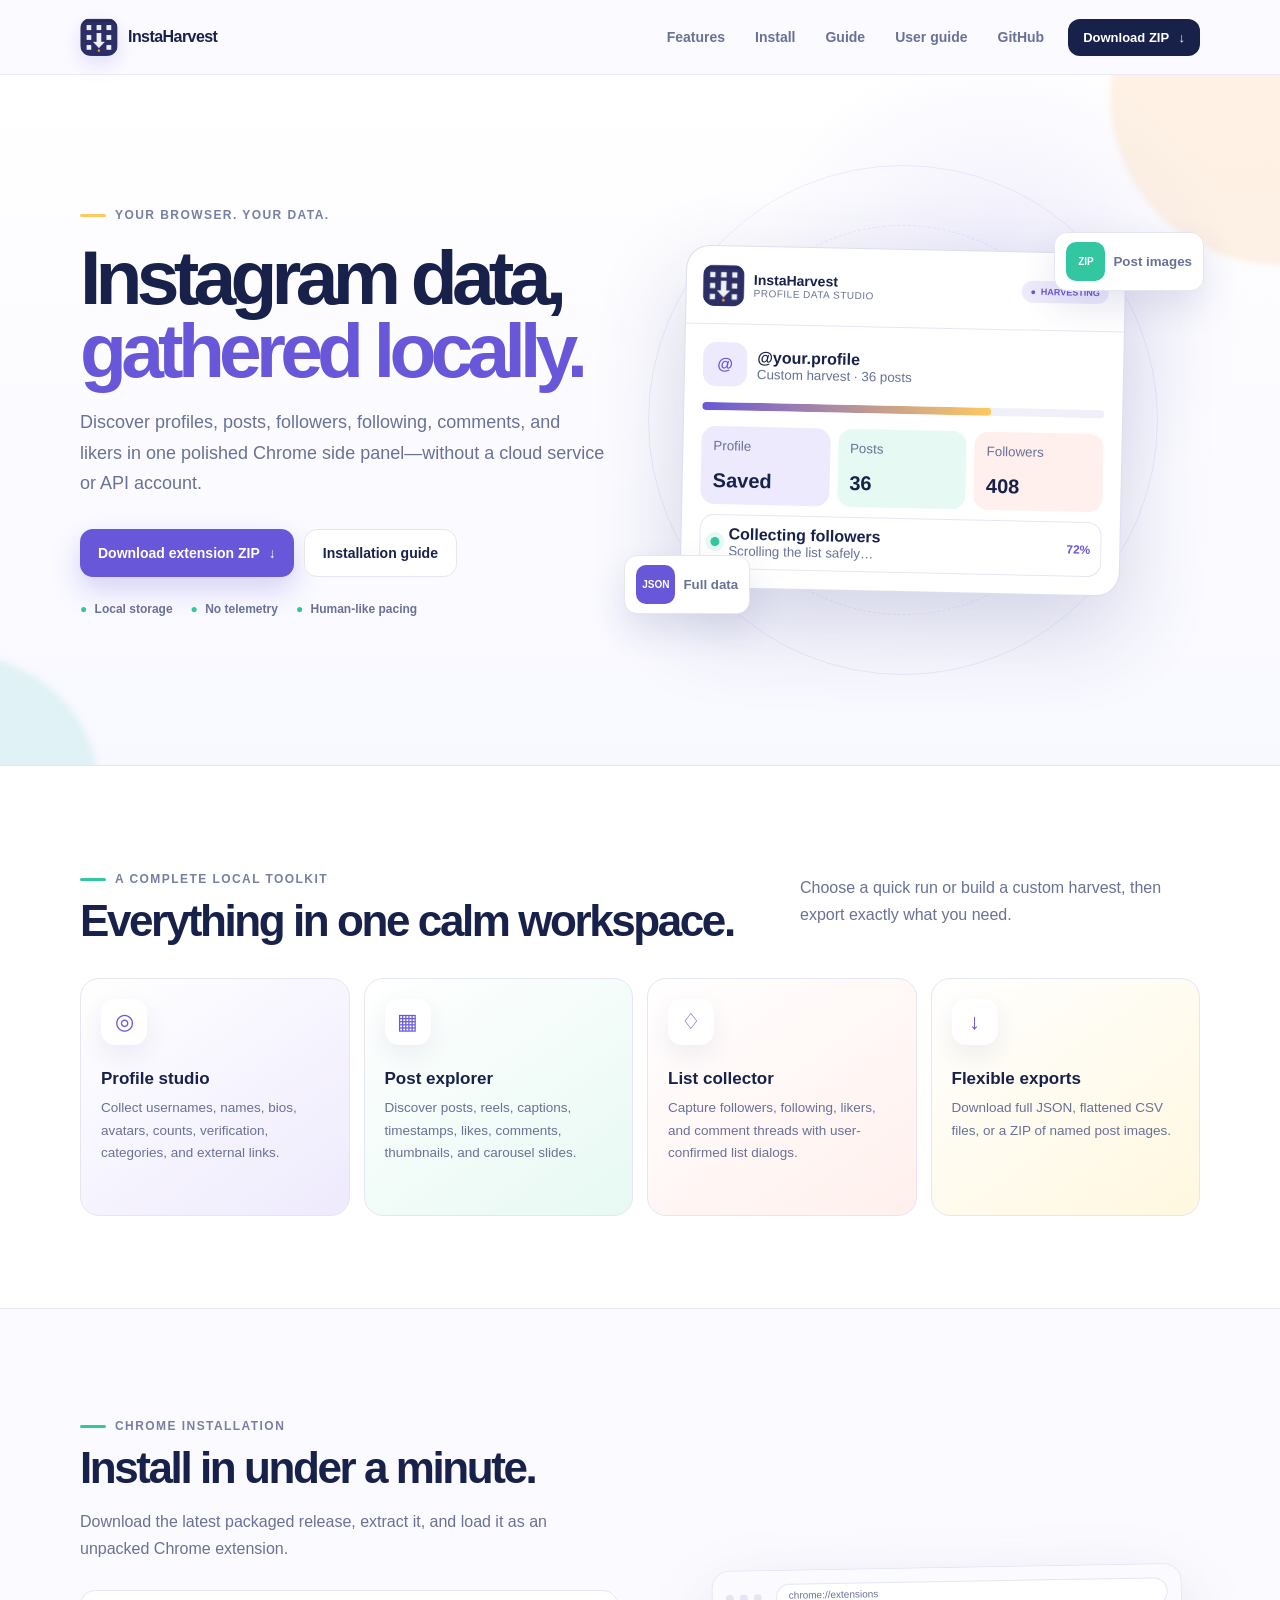
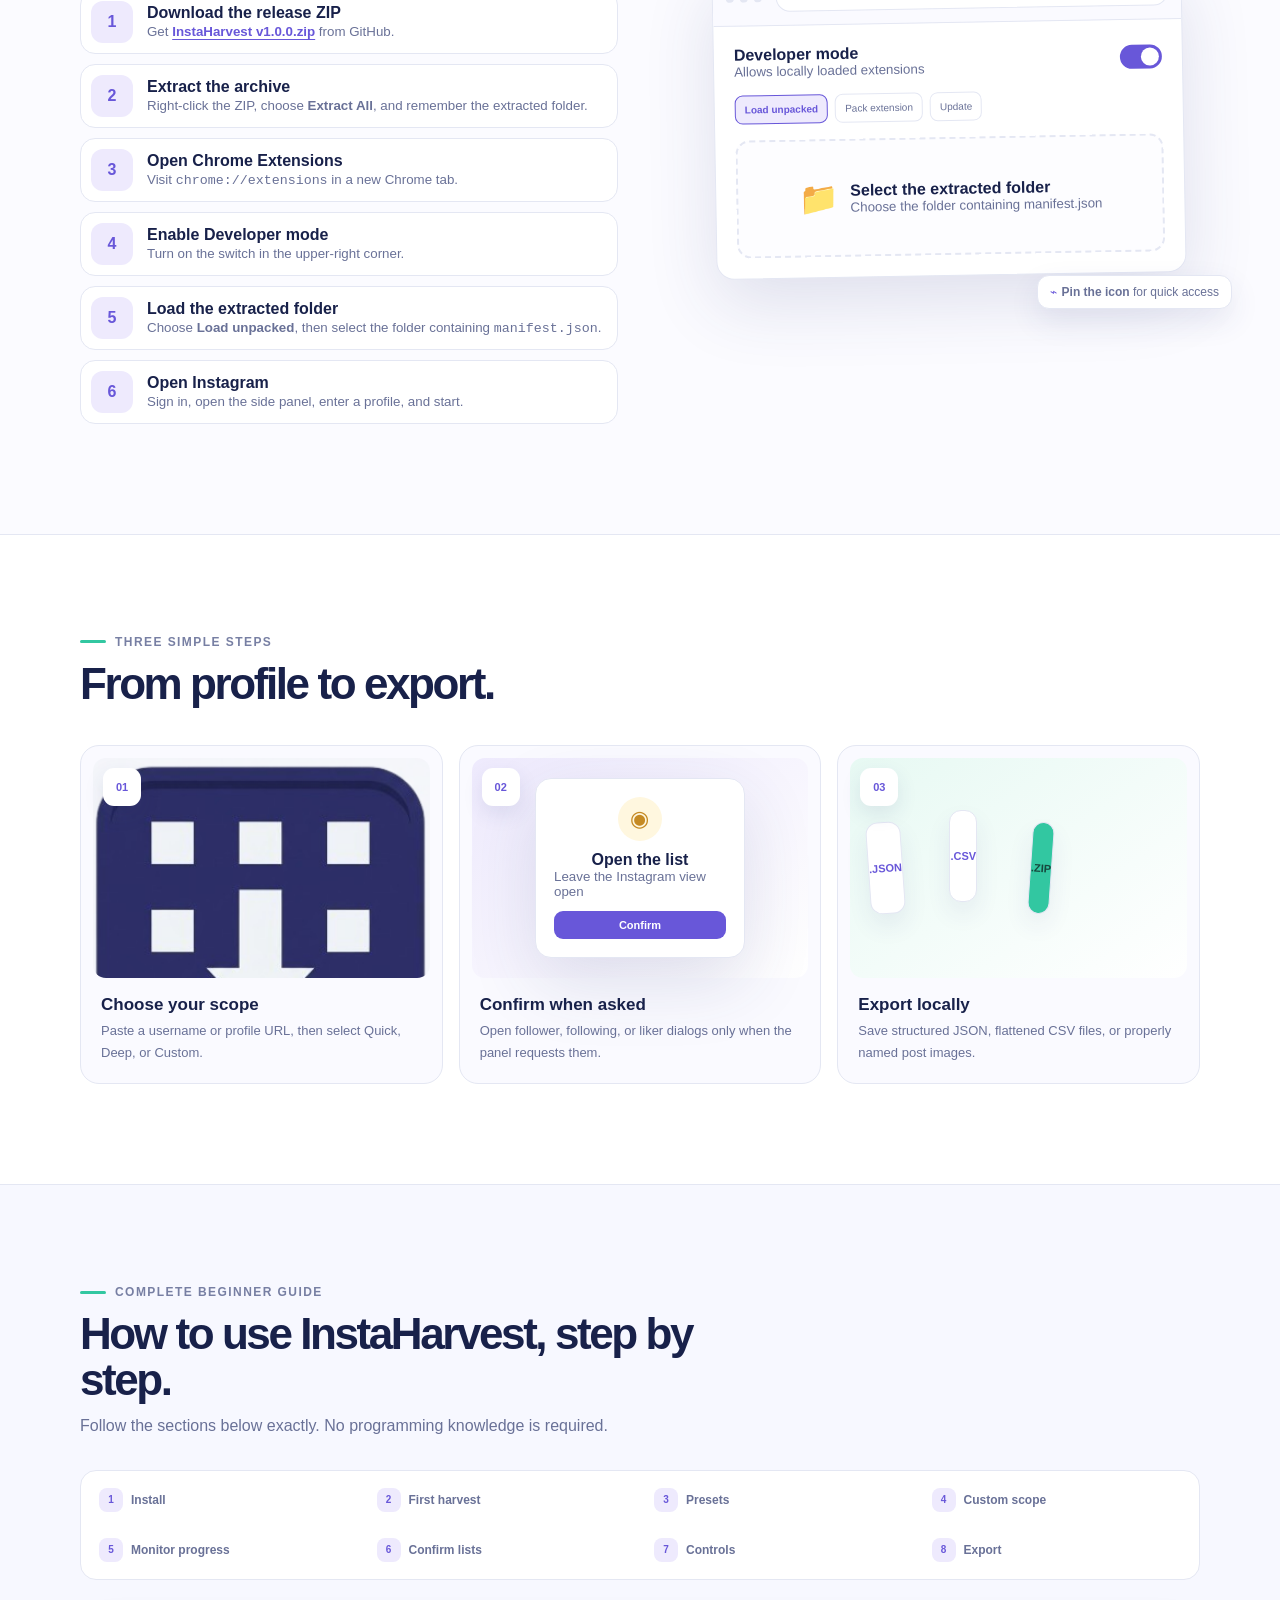
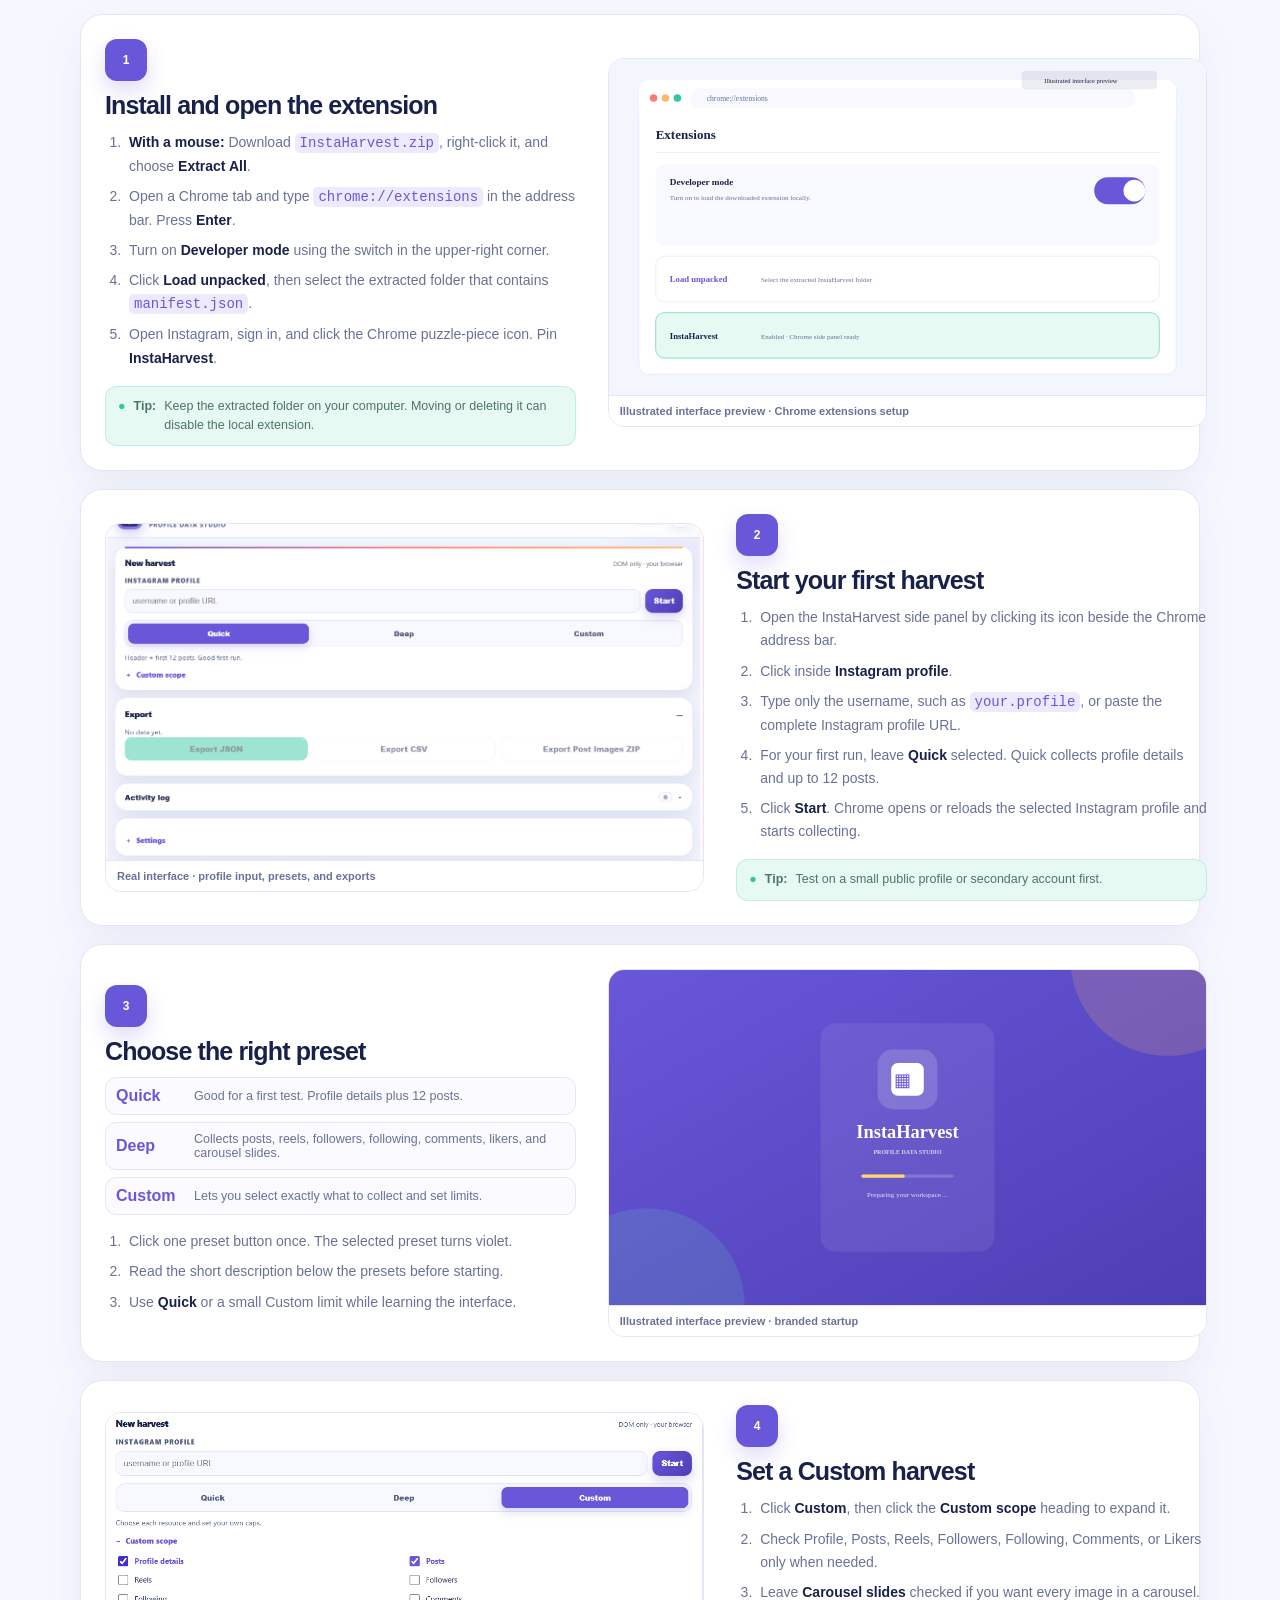
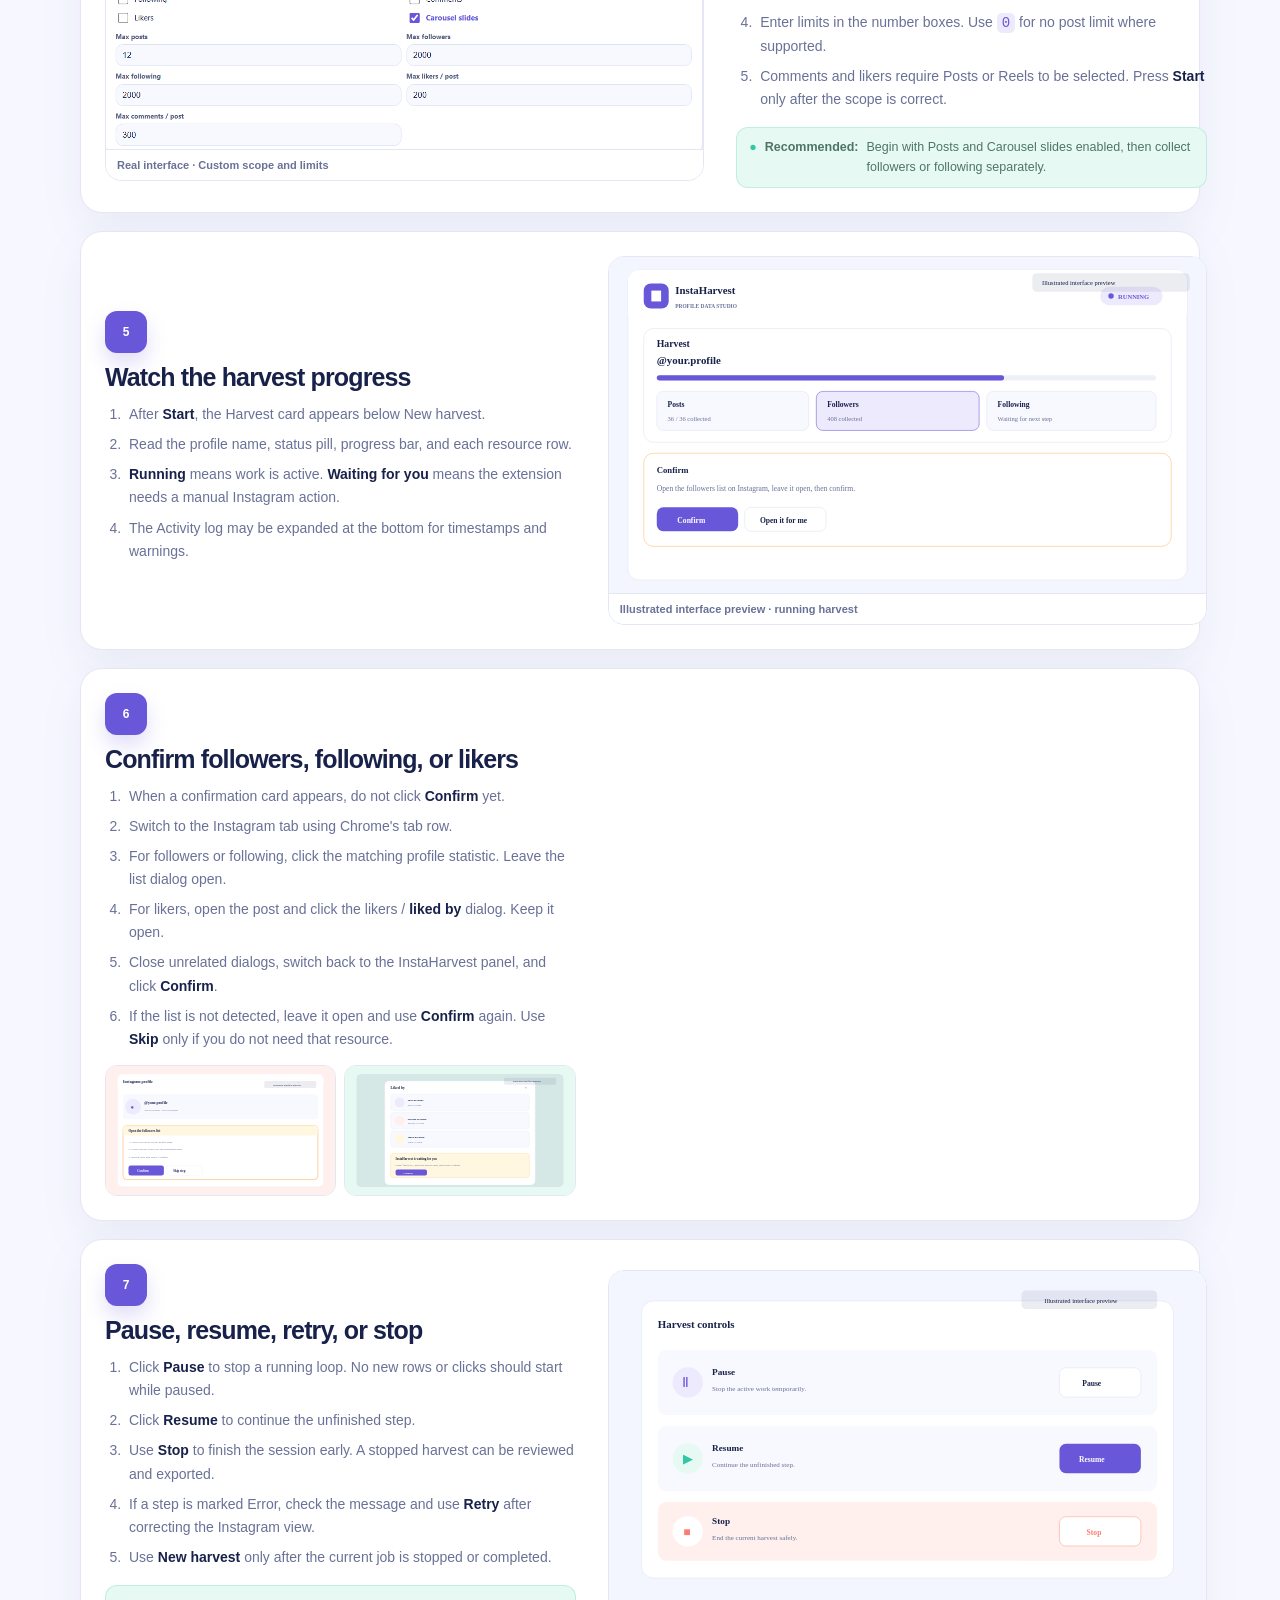
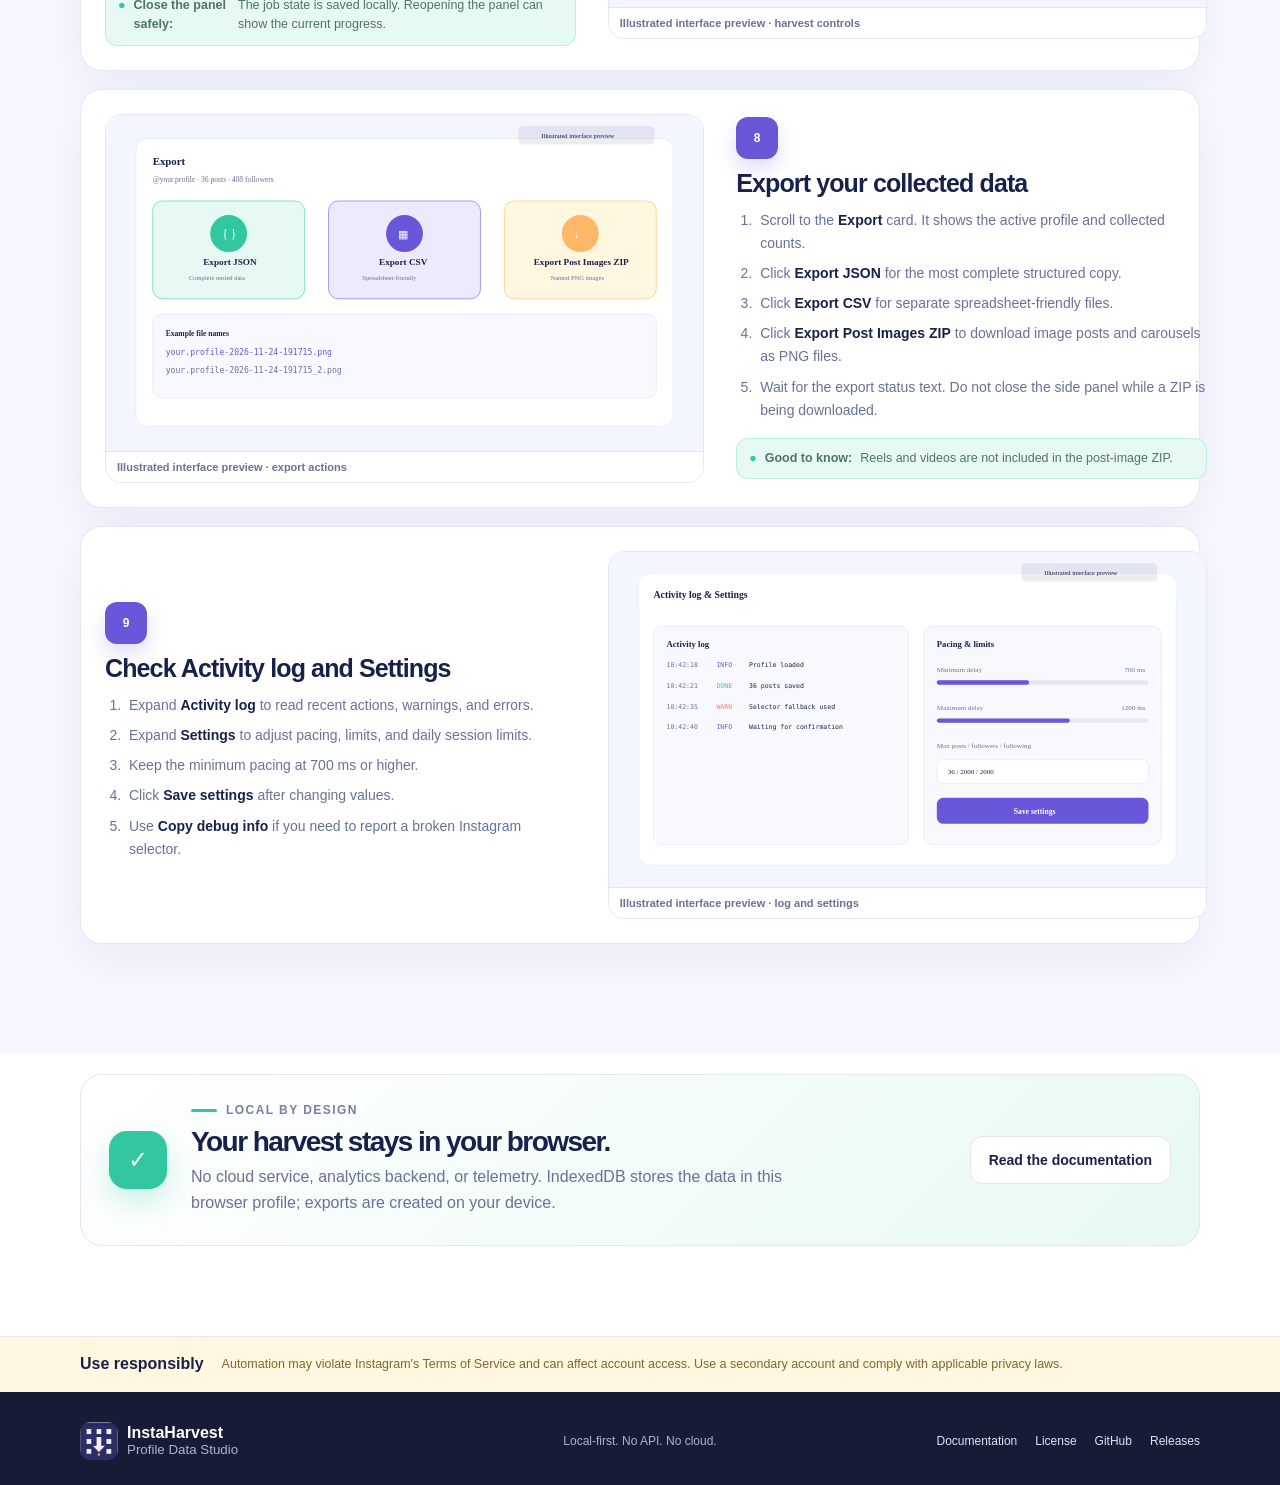
==== commit ad378501: "zip link change" ====
--- a/guide-page/index.html
+++ b/guide-page/index.html
@@ -69,7 +69,7 @@
           <a href="#detailed-guide">User guide</a>
           <a href="https://github.com/anurag-panda-dev/InstaHarvest" target="_blank" rel="noopener">GitHub</a>
         </div>
-        <a class="nav-download" href="https://github.com/anurag-panda-dev/InstaHarvest/releases/latest/download/InstaHarvest.zip" download>Download ZIP <span>↓</span></a>
+        <a class="nav-download" href="https://github.com/anurag-panda-dev/InstaHarvest/archive/refs/tags/v1.0.0.zip" download>Download ZIP <span>↓</span></a>
       </nav>
     </header>
 
@@ -85,7 +85,7 @@
               Discover profiles, posts, followers, following, comments, and likers in one polished Chrome side panel—without a cloud service or API account.
             </p>
             <div class="hero-actions">
-              <a class="button button-primary" href="https://github.com/anurag-panda-dev/InstaHarvest/releases/latest/download/InstaHarvest.zip" download>Download extension ZIP <span>↓</span></a>
+              <a class="button button-primary" href="https://github.com/anurag-panda-dev/InstaHarvest/archive/refs/tags/v1.0.0.zip" download>Download extension ZIP <span>↓</span></a>
               <a class="button button-ghost" href="#install">Installation guide</a>
             </div>
             <div class="trust-row" aria-label="Key benefits">
@@ -174,7 +174,7 @@
             <ol class="install-steps">
               <li>
                 <span>1</span>
-                <div><strong>Download the release ZIP</strong><small>Get <a class="inline-link" href="https://github.com/anurag-panda-dev/InstaHarvest/releases/latest/download/InstaHarvest.zip" download>InstaHarvest.zip</a> from GitHub Releases.</small></div>
+                <div><strong>Download the release ZIP</strong><small>Get <a class="inline-link" href="https://github.com/anurag-panda-dev/InstaHarvest/archive/refs/tags/v1.0.0.zip" download>InstaHarvest v1.0.0.zip</a> from GitHub.</small></div>
               </li>
               <li>
                 <span>2</span>
